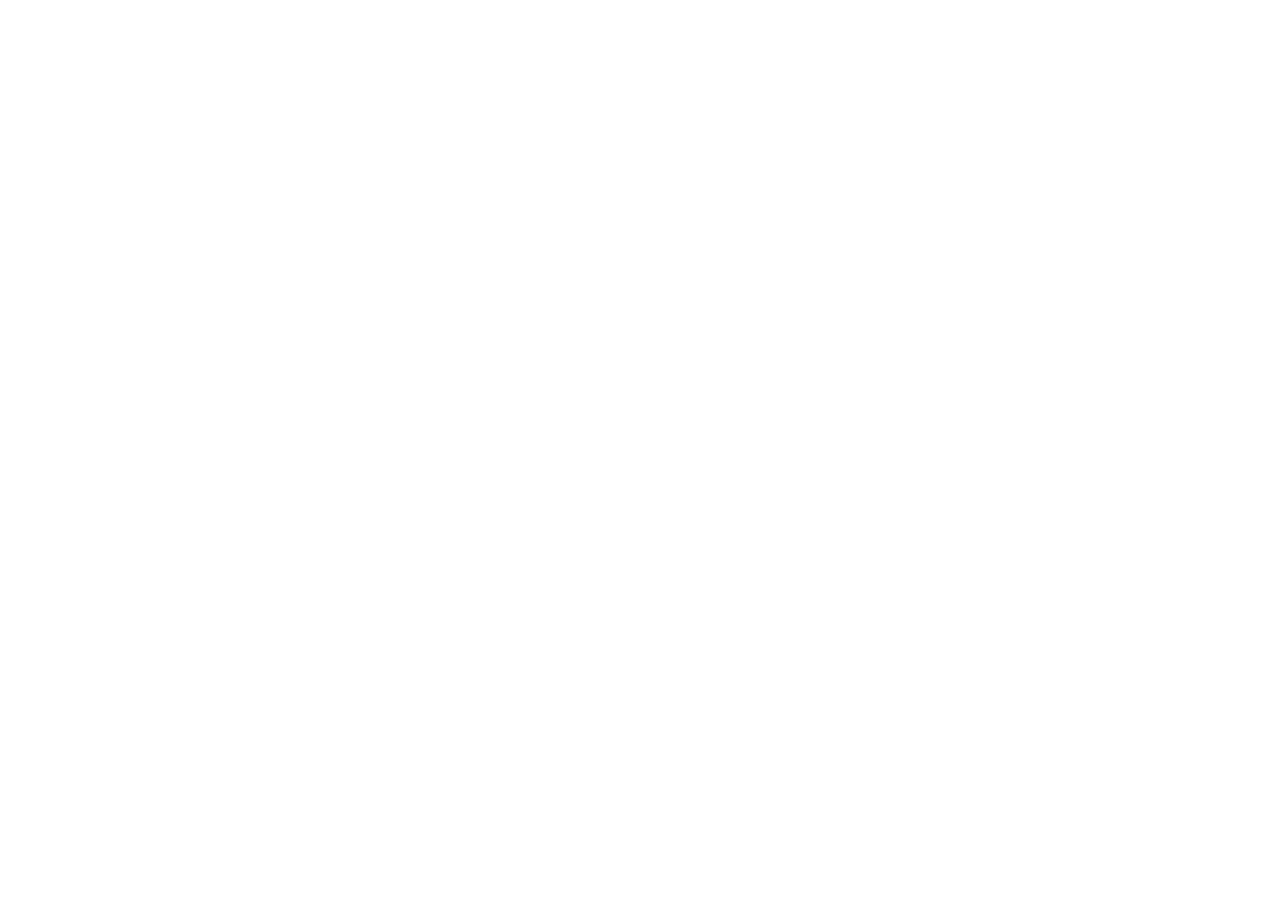
==== index.html @ 20e362c2 "feat: Cración de archivos principales" ====
<!DOCTYPE html>
<html lang="es">
<head>
  <meta charset="UTF-8" />
  <meta name="viewport" content="width=device-width, initial-scale=1.0" />
  <title>Aura Hotel Boutique — Tu lugar de descanso</title>
  <link rel="preconnect" href="https://fonts.googleapis.com" />
  <link rel="preconnect" href="https://fonts.gstatic.com" crossorigin />
  <link href="https://fonts.googleapis.com/css2?family=Poppins:ital,wght@0,300;0,400;0,600;0,700;1,300;1,400&family=Roboto:wght@300;400;500&display=swap" rel="stylesheet" />
  <link rel="stylesheet" href="https://cdnjs.cloudflare.com/ajax/libs/font-awesome/6.5.1/css/all.min.css" />
</head>
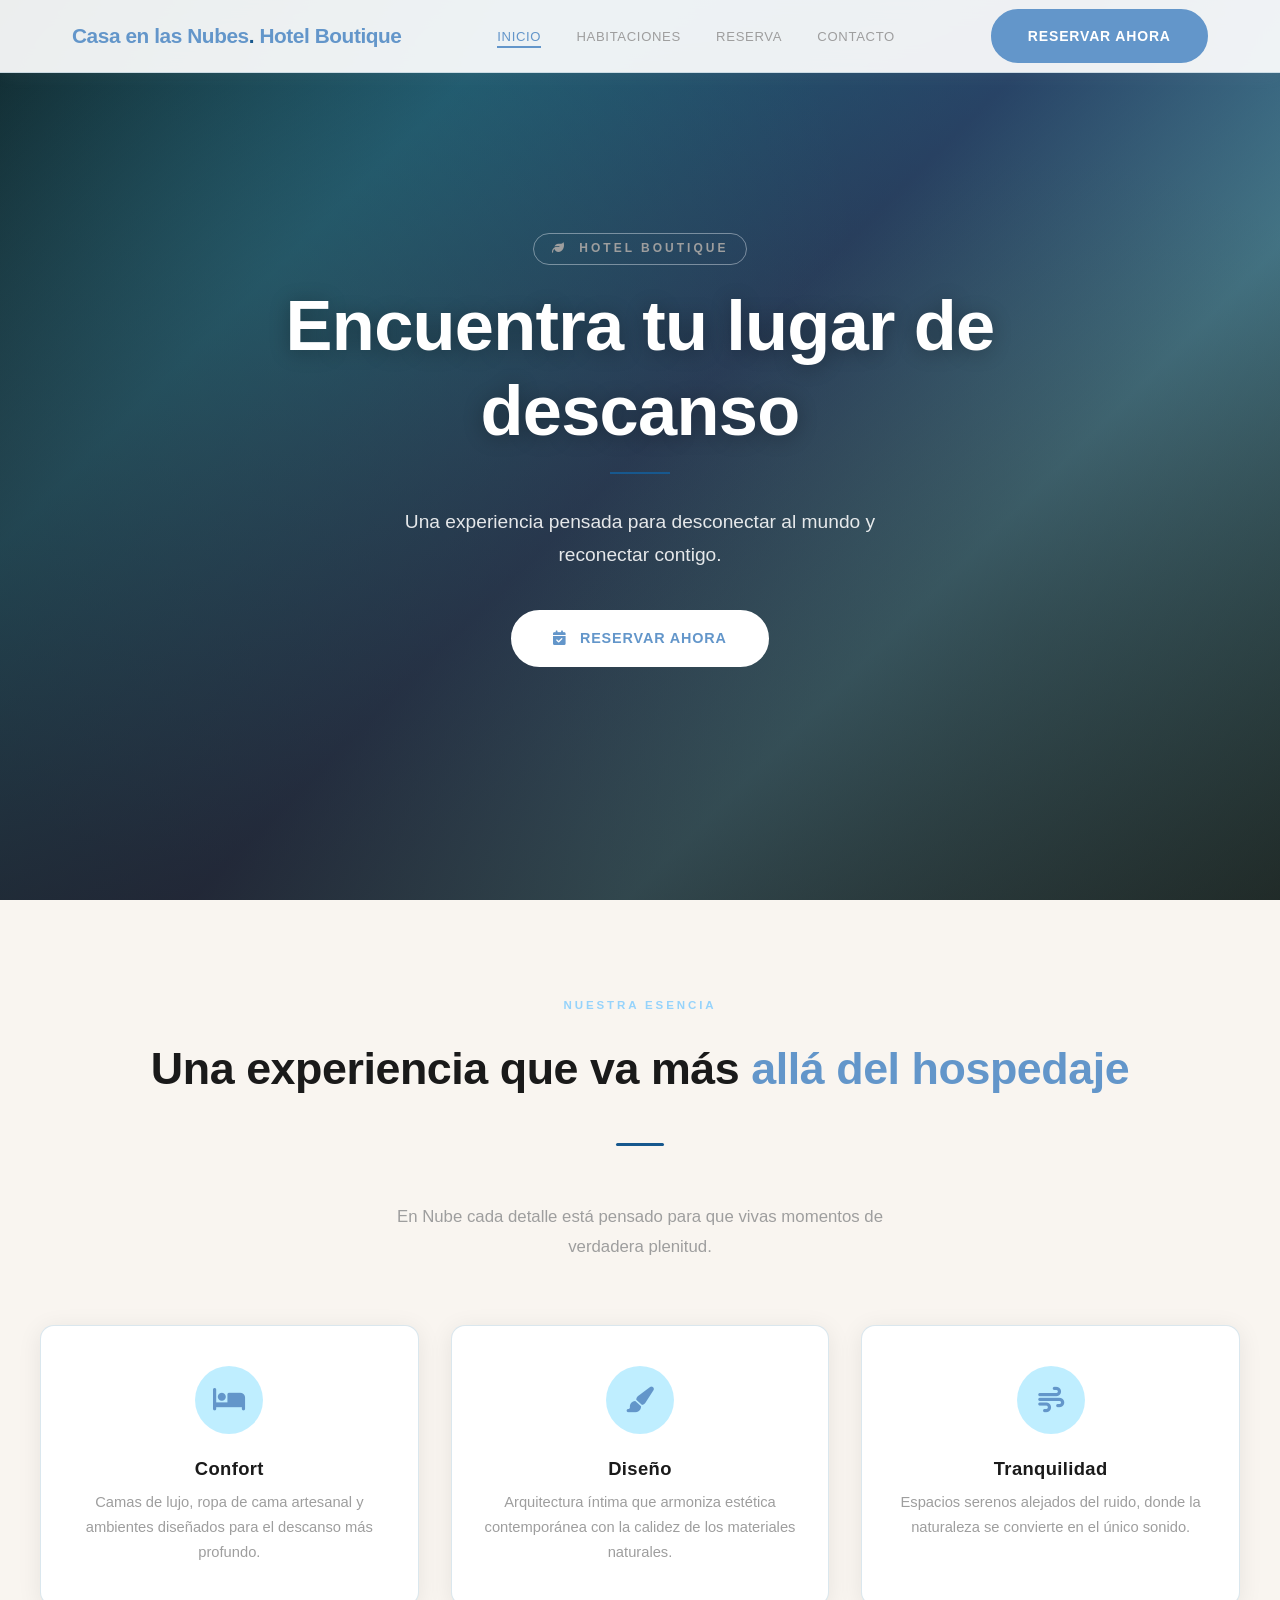
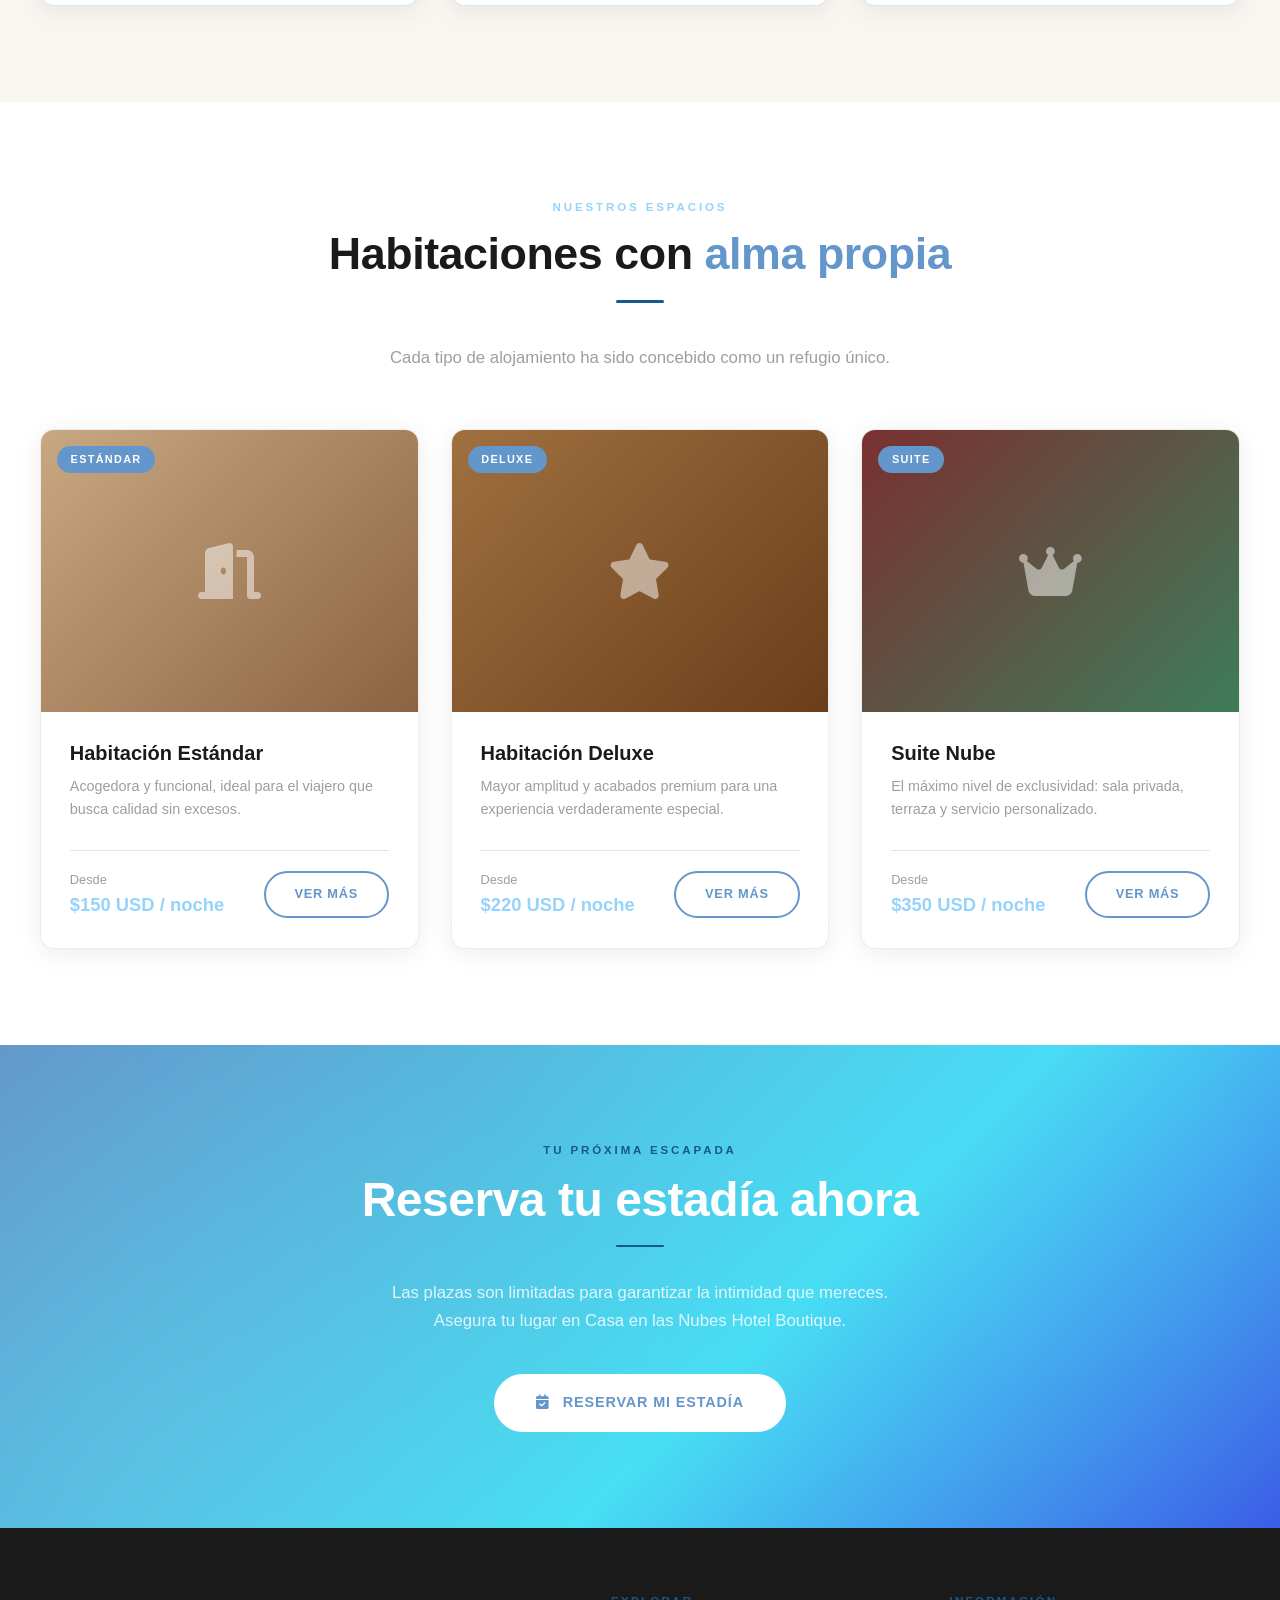
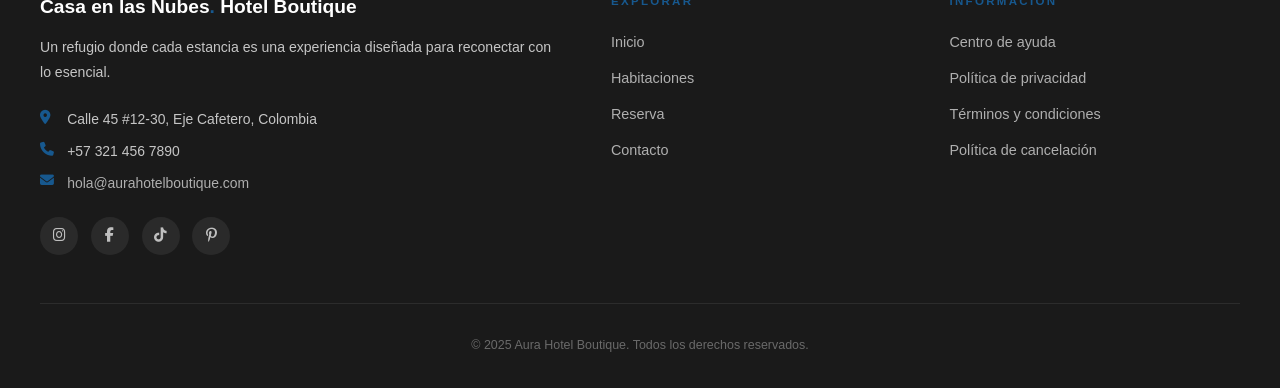
==== commit 3a92a746: "Fix: Cambios en el home de estructura" ====
--- a/index.html
+++ b/index.html
@@ -3,9 +3,345 @@
 <head>
   <meta charset="UTF-8" />
   <meta name="viewport" content="width=device-width, initial-scale=1.0" />
-  <title>Aura Hotel Boutique — Tu lugar de descanso</title>
+  <title>Hotel Casa en las Nubes — Tu lugar de descanso</title>
+  <link rel="stylesheet" href="style.css">
   <link rel="preconnect" href="https://fonts.googleapis.com" />
   <link rel="preconnect" href="https://fonts.gstatic.com" crossorigin />
   <link href="https://fonts.googleapis.com/css2?family=Poppins:ital,wght@0,300;0,400;0,600;0,700;1,300;1,400&family=Roboto:wght@300;400;500&display=swap" rel="stylesheet" />
   <link rel="stylesheet" href="https://cdnjs.cloudflare.com/ajax/libs/font-awesome/6.5.1/css/all.min.css" />
-</head>+</head>
+
+<body>
+     <!-- ============================================================
+       HEADER & NAVEGACIÓN
+  ============================================================ -->
+  <header>
+    <nav class="nav-inner" aria-label="Navegación principal">
+      <!-- Logo -->
+      <a href="index.html" class="logo">
+        Casa en las Nubes<span>.</span> Hotel Boutique
+      </a>
+ 
+      <!-- Menú desktop -->
+      <ul class="nav-links" role="list">
+        <li><a href="index.html" class="activo">Inicio</a></li>
+        <li><a href="habitaciones.html">Habitaciones</a></li>
+        <li><a href="reserva.html">Reserva</a></li>
+        <li><a href="contacto.html">Contacto</a></li>
+      </ul>
+ 
+      <!-- CTA desktop -->
+      <div class="nav-cta">
+        <a href="reserva.html" class="btn-primario">Reservar ahora</a>
+      </div>
+ 
+      <!-- Botón hamburguesa (mobile) -->
+      <button class="hamburger" id="hamburger" aria-label="Abrir menú" aria-expanded="false">
+        <span></span>
+        <span></span>
+        <span></span>
+      </button>
+    </nav>
+ 
+    <!-- Menú mobile desplegable -->
+    <nav class="nav-mobile" id="navMobile" aria-label="Menú móvil">
+      <a href="index.html">Inicio</a>
+      <a href="habitaciones.html">Habitaciones</a>
+      <a href="reserva.html">Reserva</a>
+      <a href="contacto.html">Contacto</a>
+      <a href="reserva.html" class="btn-primario">Reservar ahora</a>
+    </nav>
+  </header>
+ 
+ 
+  <!-- ============================================================
+       MAIN
+  ============================================================ -->
+  <main>
+ 
+    <!-- =====================
+         HERO
+    ===================== -->
+    <section class="hero" aria-label="Portada">
+      <!-- Fondo (reemplazar src por imagen real del hotel) -->
+      <div class="hero-bg" role="img" aria-label="Vista del hotel boutique entre la naturaleza"></div>
+      <!-- Overlay de legibilidad -->
+      <div class="hero-overlay"></div>
+ 
+      <!-- Contenido -->
+      <div class="hero-content">
+        <span class="hero-eyebrow">
+          <i class="fa-solid fa-leaf" style="margin-right:.4rem;"></i>
+          Hotel Boutique
+        </span>
+        <h1 class="hero-titulo">Encuentra tu lugar de descanso</h1>
+        <div class="hero-divisor"></div>
+        <p class="hero-subtitulo">
+          Una experiencia pensada para desconectar al mundo y reconectar contigo.
+        </p>
+        <a href="reserva.html" class="btn-blanco">
+          <i class="fa-solid fa-calendar-check" style="margin-right:.5rem;"></i>
+          Reservar ahora
+        </a>
+      </div>
+    </section>
+ 
+ 
+    <!-- =====================
+         SECCIÓN EXPERIENCIA
+    ===================== -->
+    <section class="seccion" id="experiencia" aria-labelledby="exp-titulo">
+      <div class="seccion-inner">
+ 
+        <!-- Encabezado -->
+        <div class="experiencia-intro texto-centro">
+          <span class="seccion-eyebrow">Nuestra esencia</span>
+          <h2 class="seccion-titulo" id="exp-titulo">
+            Una experiencia que va más <span>allá del hospedaje</span>
+          </h2>
+          <div class="seccion-divisor"></div>
+          <p class="seccion-subtitulo">
+            En Nube cada detalle está pensado para que vivas momentos de verdadera plenitud.
+          </p>
+        </div>
+ 
+        <!-- Tres pilares -->
+        <div class="pilares-grid" style="margin-top:3.5rem;">
+ 
+          <!-- Confort -->
+          <article class="pilar-card">
+            <div class="pilar-icono">
+              <i class="fa-solid fa-bed"></i>
+            </div>
+            <h3 class="pilar-nombre">Confort</h3>
+            <p class="pilar-desc">
+              Camas de lujo, ropa de cama artesanal y ambientes diseñados para el descanso más profundo.
+            </p>
+          </article>
+ 
+          <!-- Diseño -->
+          <article class="pilar-card">
+            <div class="pilar-icono">
+              <i class="fa-solid fa-paintbrush"></i>
+            </div>
+            <h3 class="pilar-nombre">Diseño</h3>
+            <p class="pilar-desc">
+              Arquitectura íntima que armoniza estética contemporánea con la calidez de los materiales naturales.
+            </p>
+          </article>
+ 
+          <!-- Tranquilidad -->
+          <article class="pilar-card">
+            <div class="pilar-icono">
+              <i class="fa-solid fa-wind"></i>
+            </div>
+            <h3 class="pilar-nombre">Tranquilidad</h3>
+            <p class="pilar-desc">
+              Espacios serenos alejados del ruido, donde la naturaleza se convierte en el único sonido.
+            </p>
+          </article>
+ 
+        </div>
+      </div>
+    </section>
+ 
+ 
+    <!-- =====================
+         HABITACIONES (preview)
+    ===================== -->
+    <section class="seccion habitaciones-seccion" id="habitaciones" aria-labelledby="hab-titulo">
+      <div class="seccion-inner">
+ 
+        <!-- Encabezado -->
+        <div class="texto-centro">
+          <span class="seccion-eyebrow">Nuestros espacios</span>
+          <h2 class="seccion-titulo" id="hab-titulo">
+            Habitaciones con <span>alma propia</span>
+          </h2>
+          <div class="seccion-divisor"></div>
+          <p class="seccion-subtitulo">
+            Cada tipo de alojamiento ha sido concebido como un refugio único.
+          </p>
+        </div>
+ 
+        <!-- Tarjetas -->
+        <div class="habitaciones-grid">
+ 
+          <!-- Estándar -->
+          <article class="hab-card">
+            <div class="hab-imagen-wrap">
+              <div class="hab-imagen-placeholder"
+                   style="background:linear-gradient(135deg,#c8a882,#8b6340);">
+                <i class="fa-solid fa-door-open"></i>
+              </div>
+              <span class="hab-badge">Estándar</span>
+            </div>
+            <div class="hab-cuerpo">
+              <h3 class="hab-nombre">Habitación Estándar</h3>
+              <p class="hab-descripcion">Acogedora y funcional, ideal para el viajero que busca calidad sin excesos.</p>
+              <div class="hab-footer">
+                <div class="hab-precio">
+                  Desde
+                  <strong>$150 USD / noche</strong>
+                </div>
+                <a href="habitaciones.html" class="btn-secundario">Ver más</a>
+              </div>
+            </div>
+          </article>
+ 
+          <!-- Deluxe -->
+          <article class="hab-card">
+            <div class="hab-imagen-wrap">
+              <div class="hab-imagen-placeholder"
+                   style="background:linear-gradient(135deg,#a07040,#6b3e1a);">
+                <i class="fa-solid fa-star"></i>
+              </div>
+              <span class="hab-badge">Deluxe</span>
+            </div>
+            <div class="hab-cuerpo">
+              <h3 class="hab-nombre">Habitación Deluxe</h3>
+              <p class="hab-descripcion">Mayor amplitud y acabados premium para una experiencia verdaderamente especial.</p>
+              <div class="hab-footer">
+                <div class="hab-precio">
+                  Desde
+                  <strong>$220 USD / noche</strong>
+                </div>
+                <a href="habitaciones.html" class="btn-secundario">Ver más</a>
+              </div>
+            </div>
+          </article>
+ 
+          <!-- Suite -->
+          <article class="hab-card">
+            <div class="hab-imagen-wrap">
+              <div class="hab-imagen-placeholder"
+                   style="background:linear-gradient(135deg,#7a3030,#3E7C59);">
+                <i class="fa-solid fa-crown"></i>
+              </div>
+              <span class="hab-badge">Suite</span>
+            </div>
+            <div class="hab-cuerpo">
+              <h3 class="hab-nombre">Suite Nube</h3>
+              <p class="hab-descripcion">El máximo nivel de exclusividad: sala privada, terraza y servicio personalizado.</p>
+              <div class="hab-footer">
+                <div class="hab-precio">
+                  Desde
+                  <strong>$350 USD / noche</strong>
+                </div>
+                <a href="habitaciones.html" class="btn-secundario">Ver más</a>
+              </div>
+            </div>
+          </article>
+ 
+        </div>
+      </div>
+    </section>
+ 
+ 
+    <!-- =====================
+         LLAMADO A LA ACCIÓN
+    ===================== -->
+    <section class="seccion cta-seccion" id="cta" aria-label="Llamado a la acción">
+      <div class="cta-inner">
+        <span class="seccion-eyebrow" style="color:var(--color-secundario);">Tu próxima escapada</span>
+        <h2 class="cta-titulo">Reserva tu estadía ahora</h2>
+        <div class="cta-divisor"></div>
+        <p class="cta-subtitulo">
+          Las plazas son limitadas para garantizar la intimidad que mereces.<br/>
+          Asegura tu lugar en Casa en las Nubes Hotel Boutique.
+        </p>
+        <a href="reserva.html" class="btn-blanco">
+          <i class="fa-solid fa-calendar-check" style="margin-right:.5rem;"></i>
+          Reservar mi estadía
+        </a>
+      </div>
+    </section>
+ 
+  </main>
+ 
+ 
+  <!-- ============================================================
+       FOOTER
+  ============================================================ -->
+  <footer>
+    <div class="footer-inner">
+ 
+      <!-- Grid de columnas -->
+      <div class="footer-grid">
+ 
+        <!-- Columna 1: Marca + contacto -->
+        <div>
+          <p class="footer-logo">Casa en las Nubes<span>.</span> Hotel Boutique</p>
+          <p class="footer-desc">
+            Un refugio donde cada estancia es una experiencia diseñada para reconectar con lo esencial.
+          </p>
+          <div class="footer-contacto">
+            <div class="footer-contacto-item">
+              <i class="fa-solid fa-location-dot"></i>
+              <span>Calle 45 #12-30, Eje Cafetero, Colombia</span>
+            </div>
+            <div class="footer-contacto-item">
+              <i class="fa-solid fa-phone"></i>
+              <span>+57 321 456 7890</span>
+            </div>
+            <div class="footer-contacto-item">
+              <i class="fa-solid fa-envelope"></i>
+              <a href="contacto.html" style="color:rgba(255,255,255,.65);transition:color .22s;"
+                 onmouseover="this.style.color='#fff'"
+                 onmouseout="this.style.color='rgba(255,255,255,.65)'">
+                hola@aurahotelboutique.com
+              </a>
+            </div>
+          </div>
+          <!-- Redes sociales -->
+          <div class="footer-redes" aria-label="Redes sociales">
+            <a href="#" class="footer-red" aria-label="Instagram">
+              <i class="fa-brands fa-instagram"></i>
+            </a>
+            <a href="#" class="footer-red" aria-label="Facebook">
+              <i class="fa-brands fa-facebook-f"></i>
+            </a>
+            <a href="#" class="footer-red" aria-label="TikTok">
+              <i class="fa-brands fa-tiktok"></i>
+            </a>
+            <a href="#" class="footer-red" aria-label="Pinterest">
+              <i class="fa-brands fa-pinterest-p"></i>
+            </a>
+          </div>
+        </div>
+ 
+        <!-- Columna 2: Explorar -->
+        <div>
+          <p class="footer-nav-titulo">Explorar</p>
+          <ul class="footer-nav-lista" role="list">
+            <li><a href="index.html">Inicio</a></li>
+            <li><a href="habitaciones.html">Habitaciones</a></li>
+            <li><a href="reserva.html">Reserva</a></li>
+            <li><a href="contacto.html">Contacto</a></li>
+          </ul>
+        </div>
+ 
+        <!-- Columna 3: Soporte & legal -->
+        <div>
+          <p class="footer-nav-titulo">Información</p>
+          <ul class="footer-nav-lista" role="list">
+            <li><a href="contacto.html">Centro de ayuda</a></li>
+            <li><a href="#">Política de privacidad</a></li>
+            <li><a href="#">Términos y condiciones</a></li>
+            <li><a href="#">Política de cancelación</a></li>
+          </ul>
+        </div>
+ 
+      </div>
+ 
+      <!-- Barra de copyright -->
+      <div class="footer-barra">
+        <p class="footer-copy">
+          &copy; 2025 Aura Hotel Boutique. Todos los derechos reservados.
+        </p>
+      </div>
+ 
+    </div>
+  </footer>
+</body>
+</html>
--- a/style.css
+++ b/style.css
@@ -0,0 +1,770 @@
+/* ============================================================
+    VARIABLES Y RESET
+============================================================ */
+:root {
+    --color-principal:  #6396ca;
+    --color-secundario: #17588e;
+    --color-fondo:      #F9F5F0;
+    --color-texto:      #1A1A1A;
+    --color-acento:     #96d3fb;
+ 
+    /* Derivados útiles */
+    --color-principal-light: rgba(0, 187, 255, 0.251);
+    --color-principal-mid:   rgba(68, 128, 193, 0.205);
+    --color-texto-suave:     #9e9e9e;
+    --color-borde:           rgba(8, 92, 142, 0.15);
+    --color-blanco:          #FFFFFF;
+    --sombra-suave:          0 4px 24px rgba(26, 26, 26, 0.08);
+    --sombra-card:           0 8px 32px rgba(26, 26, 26, 0.10);
+    --radius-card:           14px;
+    --radius-btn:            50px;
+    --font-titulo:           'Poppins', sans-serif;
+    --font-texto:            'Roboto', sans-serif;
+    --transition:            all 0.28s ease;
+}
+
+*, *::before, *::after {
+    box-sizing: border-box;
+    margin: 0;
+    padding: 0;
+}
+ 
+html { 
+    scroll-behavior: smooth; 
+}
+ 
+body {
+    font-family: var(--font-texto);
+    background-color: var(--color-fondo);
+    color: var(--color-texto);
+    line-height: 1.6;
+    -webkit-font-smoothing: antialiased;
+}
+ 
+img { 
+    display: block;
+    width: 100%; 
+    object-fit: cover; 
+}
+
+a  { 
+    text-decoration: none; 
+    color: inherit; 
+}
+ 
+/* ============================================================
+    TIPOGRAFÍA BASE
+============================================================ */
+h1, h2, h3, h4 {
+    font-family: var(--font-titulo);
+    line-height: 1.2;
+}
+ 
+/* ============================================================
+    BOTONES
+============================================================ */
+.btn-primario {
+    display: inline-block;
+    background-color: var(--color-principal);
+    color: var(--color-blanco);
+    font-family: var(--font-titulo);
+    font-weight: 600;
+    font-size: 0.875rem;
+    letter-spacing: 0.06em;
+    text-transform: uppercase;
+    padding: 0.85rem 2.2rem;
+    border-radius: var(--radius-btn);
+    border: 2px solid var(--color-principal);
+    cursor: pointer;
+    transition: var(--transition);
+}
+
+.btn-primario:hover {
+    background-color: transparent;
+    color: var(--color-principal);
+}
+ 
+.btn-secundario {
+    display: inline-block;
+    background-color: transparent;
+    color: var(--color-principal);
+    font-family: var(--font-titulo);
+    font-weight: 600;
+    font-size: 0.8rem;
+    letter-spacing: 0.06em;
+    text-transform: uppercase;
+    padding: 0.72rem 1.8rem;
+    border-radius: var(--radius-btn);
+    border: 2px solid var(--color-principal);
+    cursor: pointer;
+    transition: var(--transition);
+}
+
+.btn-secundario:hover {
+    background-color: var(--color-principal);
+    color: var(--color-blanco);
+}
+ 
+.btn-blanco {
+    display: inline-block;
+    background-color: var(--color-blanco);
+    color: var(--color-principal);
+    font-family: var(--font-titulo);
+    font-weight: 700;
+    font-size: 0.9rem;
+    letter-spacing: 0.06em;
+    text-transform: uppercase;
+    padding: 0.95rem 2.5rem;
+    border-radius: var(--radius-btn);
+    border: 2px solid var(--color-blanco);
+    cursor: pointer;
+    transition: var(--transition);
+}
+
+.btn-blanco:hover {
+    background-color: transparent;
+    color: var(--color-blanco);
+}
+ 
+/* ============================================================
+    HEADER / NAVEGACIÓN
+============================================================ */
+header {
+    position: fixed;
+    top: 0;
+    left: 0;
+    width: 100%;
+    z-index: 100;
+    background: rgba(255, 255, 255, 0.92);
+    backdrop-filter: blur(12px);
+    -webkit-backdrop-filter: blur(12px);
+    border-bottom: 1px solid var(--color-borde);
+    box-shadow: 0 2px 18px rgba(223, 224, 224, 0.06);
+}
+ 
+.nav-inner {
+    max-width: 1200px;
+    margin: 0 auto;
+    padding: 0 2rem;
+    height: 72px;
+    display: flex;
+    align-items: center;
+    justify-content: space-between;
+    gap: 1rem;
+}
+ 
+    /* Logo */
+    .logo {
+      font-family: var(--font-titulo);
+      font-weight: 700;
+      font-size: 1.3rem;
+      color: var(--color-principal);
+      letter-spacing: -0.02em;
+      white-space: nowrap;
+      flex-shrink: 0;
+    }
+    .logo span {
+      color: var(--color-secundario);
+    }
+ 
+    /* Links de navegación */
+    .nav-links {
+      display: flex;
+      list-style: none;
+      gap: 2.2rem;
+      align-items: center;
+    }
+ 
+    .nav-links a {
+      font-family: var(--font-titulo);
+      font-size: 0.82rem;
+      font-weight: 500;
+      letter-spacing: 0.05em;
+      text-transform: uppercase;
+      color: var(--color-texto-suave);
+      transition: var(--transition);
+      position: relative;
+      padding-bottom: 2px;
+    }
+    .nav-links a::after {
+      content: '';
+      position: absolute;
+      bottom: -2px;
+      left: 0;
+      width: 0;
+      height: 2px;
+      background: var(--color-principal);
+      transition: width 0.25s ease;
+    }
+    .nav-links a:hover,
+    .nav-links a.activo {
+      color: var(--color-principal);
+    }
+    .nav-links a:hover::after,
+    .nav-links a.activo::after {
+      width: 100%;
+    }
+ 
+    /* Botón CTA del nav */
+    .nav-cta {
+      flex-shrink: 0;
+    }
+ 
+    /* Hamburger mobile */
+    .hamburger {
+      display: none;
+      flex-direction: column;
+      gap: 5px;
+      background: none;
+      border: none;
+      cursor: pointer;
+      padding: 4px;
+    }
+    .hamburger span {
+      display: block;
+      width: 26px;
+      height: 2px;
+      background: var(--color-principal);
+      border-radius: 2px;
+      transition: var(--transition);
+    }
+ 
+    /* Menú mobile */
+    .nav-mobile {
+      display: none;
+      position: fixed;
+      top: 72px;
+      left: 0;
+      width: 100%;
+      background: var(--color-blanco);
+      border-bottom: 1px solid var(--color-borde);
+      padding: 1.5rem 2rem 2rem;
+      z-index: 99;
+      flex-direction: column;
+      gap: 1rem;
+      box-shadow: var(--sombra-card);
+    }
+    .nav-mobile.abierto {
+      display: flex;
+    }
+    .nav-mobile a {
+      font-family: var(--font-titulo);
+      font-size: 1rem;
+      font-weight: 500;
+      color: var(--color-texto);
+      padding: 0.5rem 0;
+      border-bottom: 1px solid var(--color-principal-light);
+    }
+    .nav-mobile .btn-primario {
+      margin-top: 0.5rem;
+      text-align: center;
+      width: 100%;
+    }
+ 
+    /* ============================================================
+       HERO
+    ============================================================ */
+    .hero {
+      position: relative;
+      height: 100vh;
+      min-height: 620px;
+      display: flex;
+      align-items: center;
+      justify-content: center;
+      overflow: hidden;
+    }
+ 
+    /* Fondo con gradiente cálido en lugar de imagen externa */
+    .hero-bg {
+      position: absolute;
+      inset: 0;
+      background:
+        linear-gradient(135deg,
+          #0e272c 0%,
+          #328fb4 25%,
+          #416dab 50%,
+          #76d5f7 70%,
+          #3e797c 100%);
+    }
+ 
+    /* Patrón decorativo sutil encima del fondo */
+    .hero-bg::before {
+      content: '';
+      position: absolute;
+      inset: 0;
+      background-image:
+        radial-gradient(circle at 20% 30%, rgba(88, 211, 233, 0.25) 0%, transparent 50%),
+        radial-gradient(circle at 80% 70%, rgba(62, 115, 124, 0.2) 0%, transparent 40%);
+    }
+ 
+    /* Overlay oscuro para legibilidad del texto */
+    .hero-overlay {
+      position: absolute;
+      inset: 0;
+      background: linear-gradient(
+        to bottom,
+        rgba(5, 18, 20, 0.42) 0%,
+        rgba(20, 10, 5, 0.55) 50%,
+        rgba(20, 10, 5, 0.70) 100%
+      );
+    }
+ 
+    /* Contenido del hero */
+    .hero-content {
+      position: relative;
+      z-index: 2;
+      text-align: center;
+      max-width: 780px;
+      padding: 0 1.5rem;
+    }
+ 
+    .hero-eyebrow {
+      display: inline-block;
+      font-family: var(--font-titulo);
+      font-size: 0.75rem;
+      font-weight: 600;
+      letter-spacing: 0.25em;
+      text-transform: uppercase;
+      color: var(--color-texto-suave);
+      margin-bottom: 1.2rem;
+      border: 1px solid rgba(248, 250, 255, 0.4);
+      padding: 0.35rem 1.1rem;
+      border-radius: var(--radius-btn);
+    }
+ 
+    .hero-titulo {
+      font-size: clamp(2.4rem, 6vw, 4.4rem);
+      font-weight: 700;
+      color: var(--color-blanco);
+      margin-bottom: 1.2rem;
+      text-shadow: 0 2px 20px rgba(0,0,0,0.3);
+      letter-spacing: -0.01em;
+    }
+ 
+    .hero-subtitulo {
+      font-family: var(--font-texto);
+      font-size: clamp(1rem, 2.2vw, 1.2rem);
+      font-weight: 300;
+      color: rgba(255, 255, 255, 0.88);
+      margin-bottom: 2.4rem;
+      line-height: 1.7;
+      max-width: 560px;
+      margin-left: auto;
+      margin-right: auto;
+    }
+ 
+    /* Separador decorativo en el hero */
+    .hero-divisor {
+      width: 60px;
+      height: 2px;
+      background: var(--color-secundario);
+      margin: 0 auto 2rem;
+    }
+ 
+    /* ============================================================
+       SECCIÓN WRAPPER (espaciado compartido)
+    ============================================================ */
+    .seccion {
+      padding: 6rem 1.5rem;
+    }
+    .seccion-inner {
+      max-width: 1200px;
+      margin: 0 auto;
+    }
+ 
+    /* Encabezado de sección reutilizable */
+    .seccion-eyebrow {
+      display: block;
+      font-family: var(--font-titulo);
+      font-size: 0.72rem;
+      font-weight: 600;
+      letter-spacing: 0.25em;
+      text-transform: uppercase;
+      color: var(--color-acento);
+      margin-bottom: 0.7rem;
+    }
+    .seccion-titulo {
+      font-size: clamp(1.8rem, 4vw, 2.8rem);
+      font-weight: 700;
+      color: var(--color-texto);
+      margin-bottom: 0.8rem;
+      letter-spacing: -0.01em;
+    }
+    .seccion-titulo span { color: var(--color-principal); }
+    .seccion-subtitulo {
+      font-size: 1.05rem;
+      color: var(--color-texto-suave);
+      max-width: 560px;
+      line-height: 1.75;
+    }
+    .seccion-divisor {
+      width: 48px;
+      height: 3px;
+      background: var(--color-secundario);
+      border-radius: 2px;
+      margin: 1.2rem 0 2.5rem;
+    }
+ 
+    /* Centrado */
+    .texto-centro { text-align: center; }
+    .texto-centro .seccion-subtitulo,
+    .texto-centro .seccion-divisor { margin-left: auto; margin-right: auto; }
+ 
+    /* ============================================================
+       SECCIÓN EXPERIENCIA
+    ============================================================ */
+    .experiencia-intro {
+      display: grid;
+      grid-template-columns: 1fr;
+      gap: 1rem;
+      margin-bottom: 4rem;
+    }
+ 
+    /* Tres columnas de pilares */
+    .pilares-grid {
+      display: grid;
+      grid-template-columns: repeat(auto-fit, minmax(240px, 1fr));
+      gap: 2rem;
+    }
+ 
+    .pilar-card {
+      background: var(--color-blanco);
+      border-radius: var(--radius-card);
+      padding: 2.5rem 2rem;
+      text-align: center;
+      border: 1px solid var(--color-borde);
+      box-shadow: var(--sombra-suave);
+      transition: transform 0.3s ease, box-shadow 0.3s ease;
+    }
+    .pilar-card:hover {
+      transform: translateY(-6px);
+      box-shadow: var(--sombra-card);
+    }
+ 
+    .pilar-icono {
+      width: 68px;
+      height: 68px;
+      background: var(--color-principal-light);
+      border-radius: 50%;
+      display: flex;
+      align-items: center;
+      justify-content: center;
+      margin: 0 auto 1.5rem;
+      transition: background 0.3s ease;
+    }
+    .pilar-card:hover .pilar-icono {
+      background: var(--color-principal-mid);
+    }
+    .pilar-icono i {
+      font-size: 1.6rem;
+      color: var(--color-principal);
+    }
+    .pilar-nombre {
+      font-size: 1.15rem;
+      font-weight: 700;
+      color: var(--color-texto);
+      margin-bottom: 0.6rem;
+      letter-spacing: 0.02em;
+    }
+    .pilar-desc {
+      font-size: 0.92rem;
+      color: var(--color-texto-suave);
+      line-height: 1.7;
+    }
+ 
+    /* ============================================================
+       SECCIÓN HABITACIONES (preview)
+    ============================================================ */
+    .habitaciones-seccion {
+      background: var(--color-blanco);
+    }
+ 
+    .habitaciones-grid {
+      display: grid;
+      grid-template-columns: repeat(auto-fit, minmax(290px, 1fr));
+      gap: 2rem;
+      margin-top: 3.5rem;
+    }
+ 
+    /* Tarjeta de habitación */
+    .hab-card {
+      background: var(--color-blanco);
+      border-radius: var(--radius-card);
+      overflow: hidden;
+      border: 1px solid rgba(26, 26, 26, 0.08);
+      box-shadow: var(--sombra-suave);
+      display: flex;
+      flex-direction: column;
+      transition: transform 0.32s ease, box-shadow 0.32s ease;
+    }
+    .hab-card:hover {
+      transform: translateY(-8px);
+      box-shadow: 0 16px 40px rgba(26, 26, 26, 0.14);
+    }
+ 
+    .hab-imagen-wrap {
+      position: relative;
+      aspect-ratio: 4 / 3;
+      overflow: hidden;
+    }
+    .hab-imagen-placeholder {
+      width: 100%;
+      height: 100%;
+      background: linear-gradient(135deg, #c8a882 0%, #a07850 50%, #7a5a35 100%);
+      display: flex;
+      align-items: center;
+      justify-content: center;
+      font-size: 3.5rem;
+      color: rgba(255,255,255,0.5);
+      transition: transform 0.5s ease;
+    }
+    .hab-card:hover .hab-imagen-placeholder {
+      transform: scale(1.04);
+    }
+ 
+    /* Badge de tipo */
+    .hab-badge {
+      position: absolute;
+      top: 1rem;
+      left: 1rem;
+      background: var(--color-principal);
+      color: var(--color-blanco);
+      font-family: var(--font-titulo);
+      font-size: 0.68rem;
+      font-weight: 700;
+      letter-spacing: 0.12em;
+      text-transform: uppercase;
+      padding: 0.3rem 0.85rem;
+      border-radius: 30px;
+    }
+ 
+    .hab-cuerpo {
+      padding: 1.8rem;
+      flex: 1;
+      display: flex;
+      flex-direction: column;
+      gap: 0.6rem;
+    }
+    .hab-nombre {
+      font-size: 1.25rem;
+      font-weight: 700;
+      color: var(--color-texto);
+    }
+    .hab-descripcion {
+      font-size: 0.9rem;
+      color: var(--color-texto-suave);
+      line-height: 1.6;
+      flex: 1;
+    }
+    .hab-footer {
+      display: flex;
+      align-items: center;
+      justify-content: space-between;
+      margin-top: 1.2rem;
+      padding-top: 1.2rem;
+      border-top: 1px solid var(--color-borde);
+    }
+    .hab-precio {
+      font-family: var(--font-titulo);
+      font-size: 0.8rem;
+      color: var(--color-texto-suave);
+    }
+    .hab-precio strong {
+      display: block;
+      font-size: 1.15rem;
+      color: var(--color-acento);
+      font-weight: 700;
+    }
+ 
+    /* ============================================================
+       SECCIÓN LLAMADO A LA ACCIÓN (CTA)
+    ============================================================ */
+    .cta-seccion {
+      background: linear-gradient(
+        135deg,
+        var(--color-principal) 0%,
+        #47dff3 60%,
+        #3b5ae6 100%
+      );
+      position: relative;
+      overflow: hidden;
+    }
+    .cta-seccion::before {
+      content: '';
+      position: absolute;
+      inset: 0;
+      background:
+        radial-gradient(circle at 80% 20%, rgba(87, 200, 252, 0.151) 0%, transparent 50%),
+        radial-gradient(circle at 10% 80%, rgba(122, 222, 249, 0.15) 0%, transparent 40%);
+      pointer-events: none;
+    }
+    .cta-inner {
+      position: relative;
+      z-index: 1;
+      text-align: center;
+      max-width: 680px;
+      margin: 0 auto;
+    }
+    .cta-titulo {
+      font-size: clamp(1.9rem, 4vw, 3rem);
+      font-weight: 700;
+      color: var(--color-blanco);
+      margin-bottom: 1rem;
+      letter-spacing: -0.01em;
+    }
+    .cta-subtitulo {
+      font-size: 1.05rem;
+      color: rgba(255, 255, 255, 0.82);
+      margin-bottom: 2.4rem;
+      line-height: 1.7;
+    }
+    .cta-divisor {
+      width: 48px;
+      height: 2px;
+      background: var(--color-secundario);
+      margin: 1rem auto 2rem;
+      border-radius: 2px;
+    }
+ 
+    /* ============================================================
+       FOOTER
+    ============================================================ */
+    footer {
+      background: var(--color-texto);
+      color: rgba(255, 255, 255, 0.75);
+      padding: 4rem 1.5rem 2rem;
+    }
+    .footer-inner {
+      max-width: 1200px;
+      margin: 0 auto;
+    }
+    .footer-grid {
+      display: grid;
+      grid-template-columns: 1.8fr 1fr 1fr;
+      gap: 3rem;
+      padding-bottom: 3rem;
+      border-bottom: 1px solid rgba(255,255,255,0.08);
+    }
+ 
+    /* Logo en footer */
+    .footer-logo {
+      font-family: var(--font-titulo);
+      font-size: 1.2rem;
+      font-weight: 700;
+      color: var(--color-blanco);
+      margin-bottom: 0.8rem;
+    }
+    .footer-logo span { color: var(--color-secundario); }
+ 
+    .footer-desc {
+      font-size: 0.88rem;
+      line-height: 1.75;
+      margin-bottom: 1.5rem;
+    }
+ 
+    /* Datos de contacto */
+    .footer-contacto {
+      display: flex;
+      flex-direction: column;
+      gap: 0.6rem;
+    }
+    .footer-contacto-item {
+      display: flex;
+      align-items: flex-start;
+      gap: 0.7rem;
+      font-size: 0.87rem;
+    }
+    .footer-contacto-item i {
+      color: var(--color-secundario);
+      margin-top: 0.15rem;
+      width: 16px;
+      flex-shrink: 0;
+    }
+ 
+    /* Redes sociales */
+    .footer-redes {
+      display: flex;
+      gap: 0.8rem;
+      margin-top: 1.4rem;
+    }
+    .footer-red {
+      width: 38px;
+      height: 38px;
+      background: rgba(255,255,255,0.07);
+      border-radius: 50%;
+      display: flex;
+      align-items: center;
+      justify-content: center;
+      color: rgba(255,255,255,0.7);
+      font-size: 0.9rem;
+      transition: background 0.25s ease, color 0.25s ease;
+    }
+    .footer-red:hover {
+      background: var(--color-principal);
+      color: var(--color-blanco);
+    }
+ 
+    /* Columnas de navegación en footer */
+    .footer-nav-titulo {
+      font-family: var(--font-titulo);
+      font-size: 0.72rem;
+      font-weight: 700;
+      letter-spacing: 0.2em;
+      text-transform: uppercase;
+      color: var(--color-secundario);
+      margin-bottom: 1.2rem;
+    }
+    .footer-nav-lista {
+      list-style: none;
+      display: flex;
+      flex-direction: column;
+      gap: 0.65rem;
+    }
+    .footer-nav-lista a {
+      font-size: 0.9rem;
+      color: rgba(255,255,255,0.65);
+      transition: color 0.22s ease;
+    }
+    .footer-nav-lista a:hover { color: var(--color-blanco); }
+ 
+    /* Barra inferior del footer */
+    .footer-barra {
+      display: flex;
+      flex-direction: column;
+      align-items: center;
+      gap: 0.5rem;
+      padding-top: 2rem;
+      text-align: center;
+    }
+    .footer-copy {
+      font-size: 0.78rem;
+      color: rgba(255,255,255,0.35);
+    }
+ 
+    /* ============================================================
+       RESPONSIVE — TABLETS Y MOBILE
+    ============================================================ */
+    @media (max-width: 900px) {
+      .footer-grid {
+        grid-template-columns: 1fr 1fr;
+      }
+    }
+ 
+    @media (max-width: 680px) {
+      /* Nav */
+      .nav-links,
+      .nav-cta { display: none; }
+      .hamburger { display: flex; }
+ 
+      /* Secciones */
+      .seccion { padding: 4rem 1.2rem; }
+ 
+      /* Hero */
+      .hero-titulo { font-size: 2.2rem; }
+ 
+      /* Footer */
+      .footer-grid {
+        grid-template-columns: 1fr;
+        gap: 2rem;
+      }
+    }
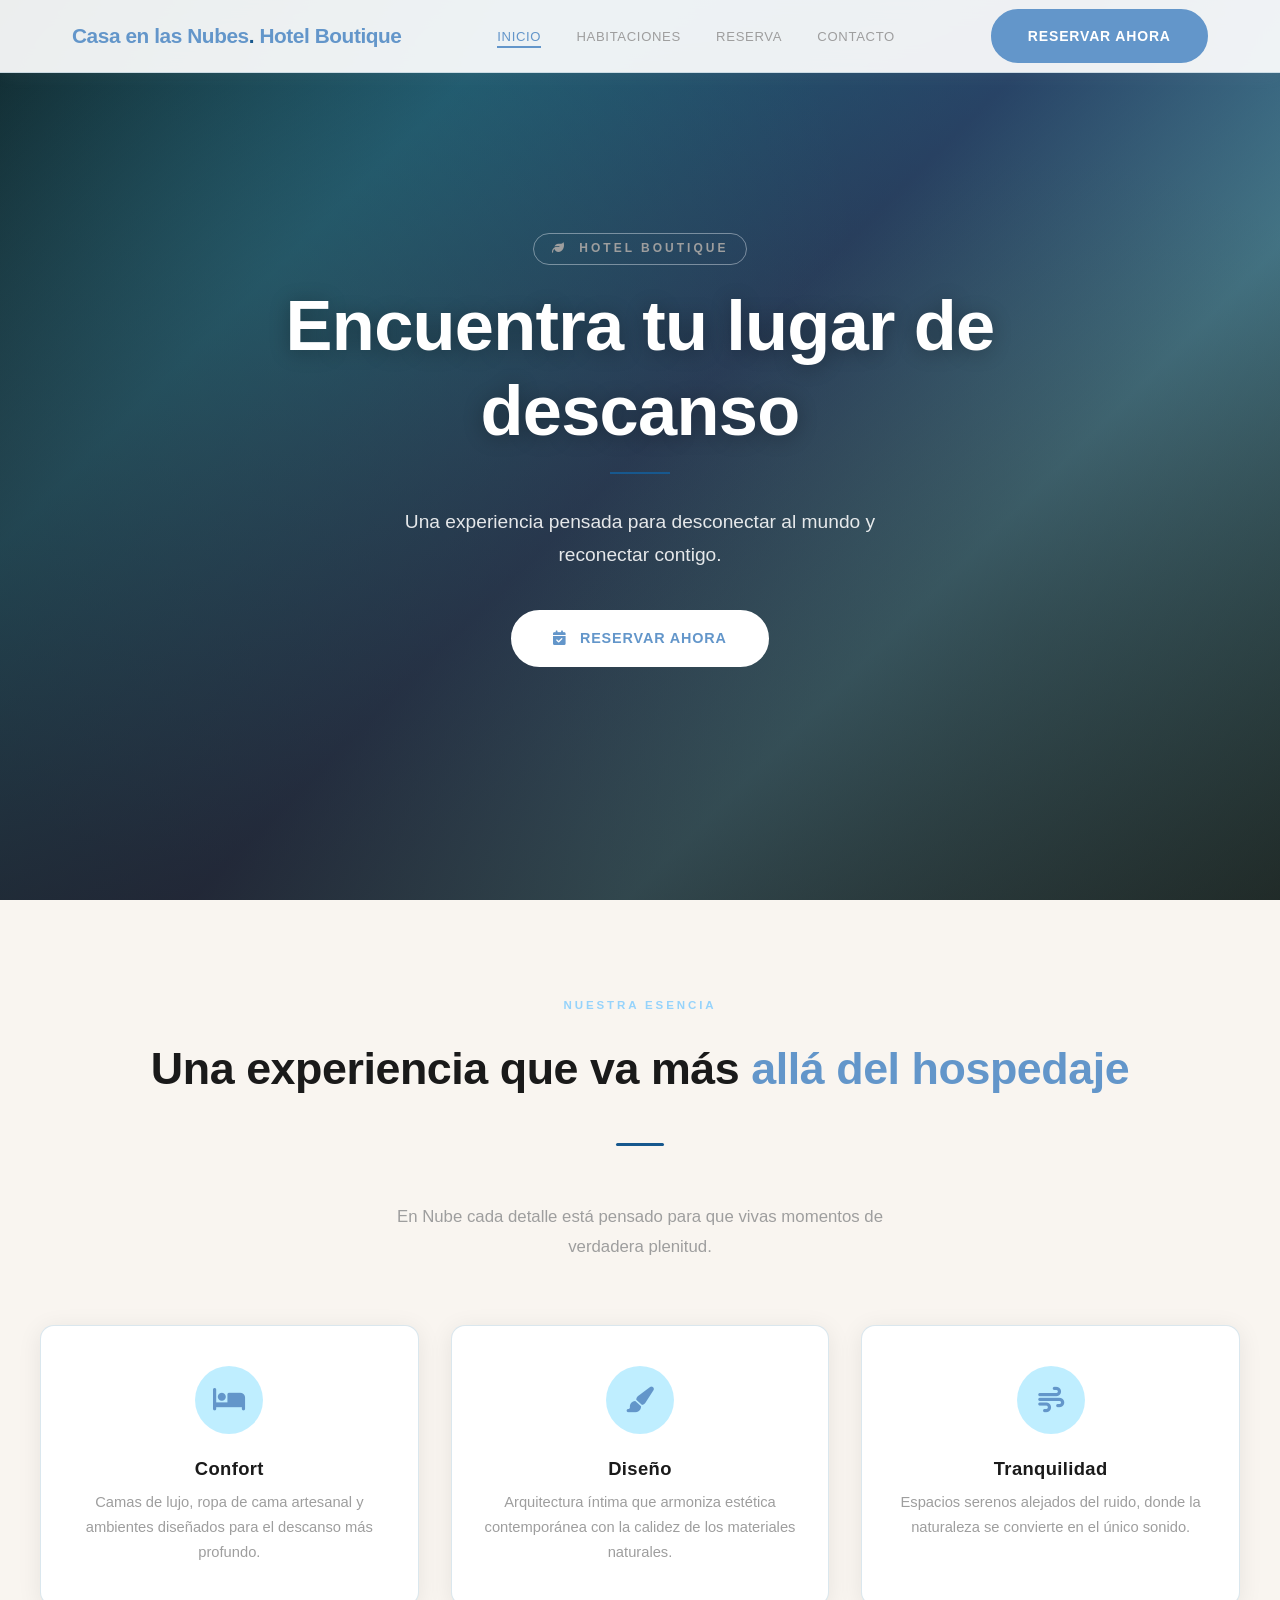
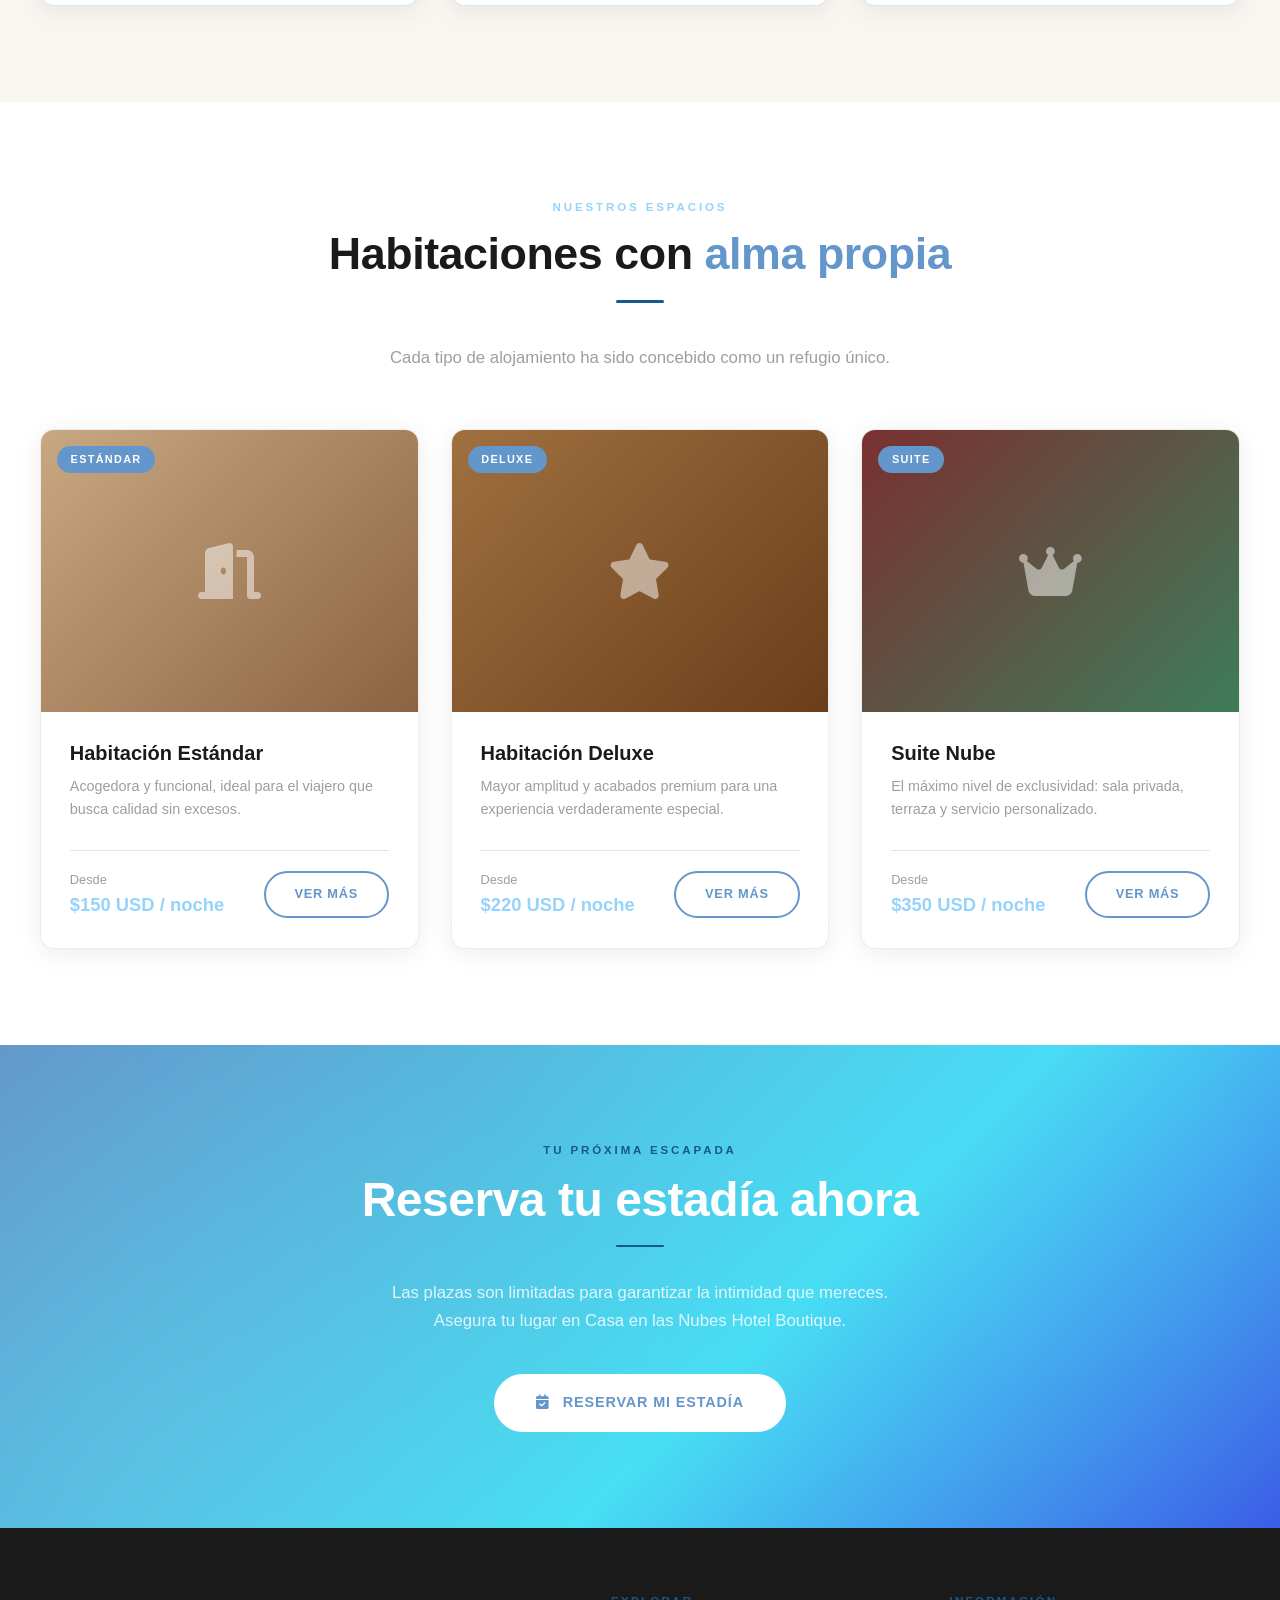
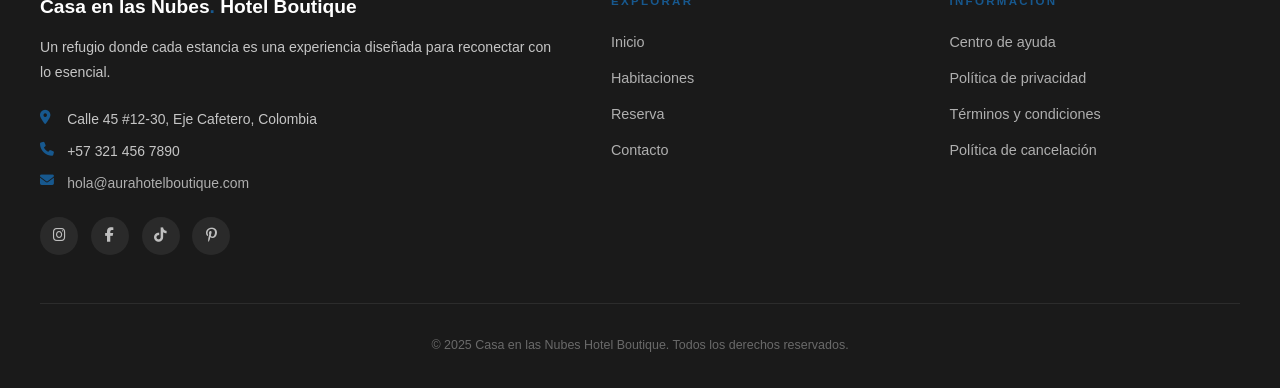
==== commit ee8e5b05: "fix: correccion nombres de archivos y elementos internos" ====
--- a/index.html
+++ b/index.html
@@ -25,8 +25,8 @@
       <!-- Menú desktop -->
       <ul class="nav-links" role="list">
         <li><a href="index.html" class="activo">Inicio</a></li>
-        <li><a href="habitaciones.html">Habitaciones</a></li>
-        <li><a href="reserva.html">Reserva</a></li>
+        <li><a href="servicios.html">Habitaciones</a></li>
+        <li><a href="reservas.html">Reserva</a></li>
         <li><a href="contacto.html">Contacto</a></li>
       </ul>
  
@@ -337,7 +337,7 @@
       <!-- Barra de copyright -->
       <div class="footer-barra">
         <p class="footer-copy">
-          &copy; 2025 Aura Hotel Boutique. Todos los derechos reservados.
+          &copy; 2025 Casa en las Nubes Hotel Boutique. Todos los derechos reservados.
         </p>
       </div>
  
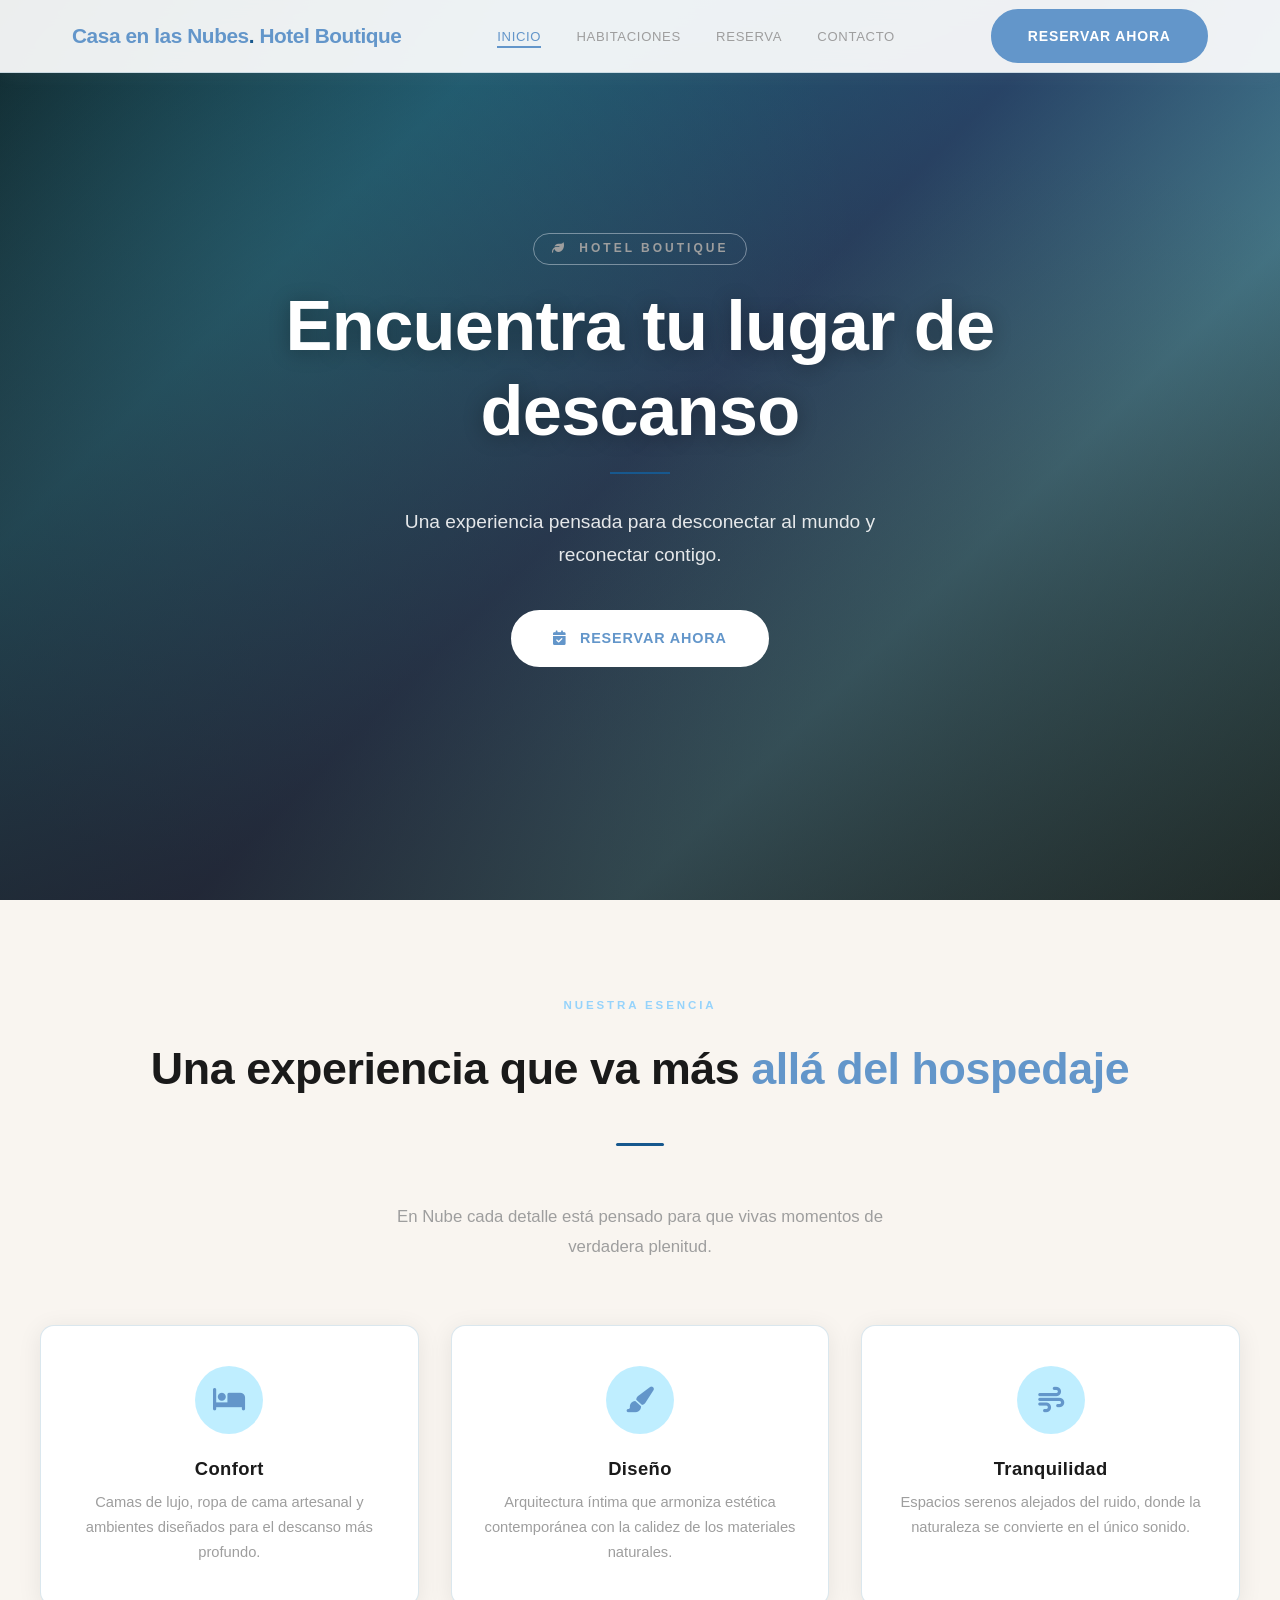
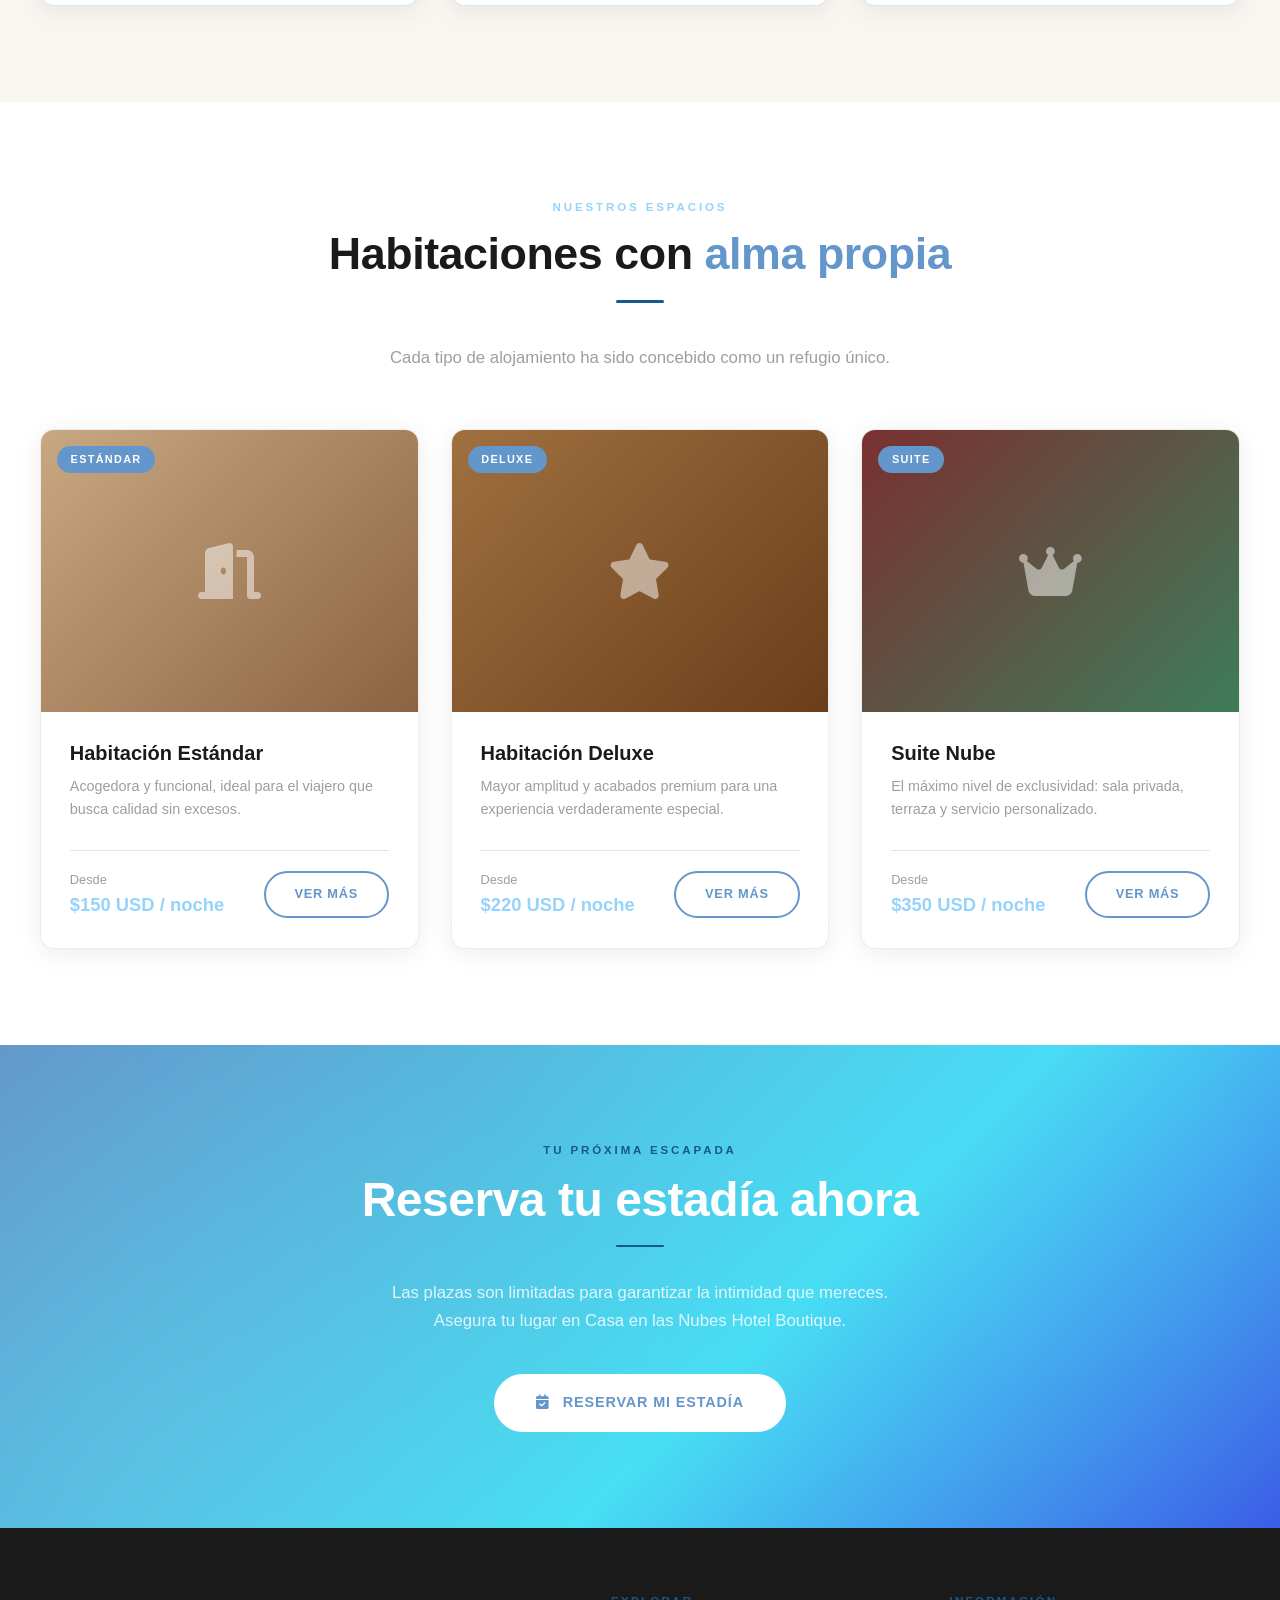
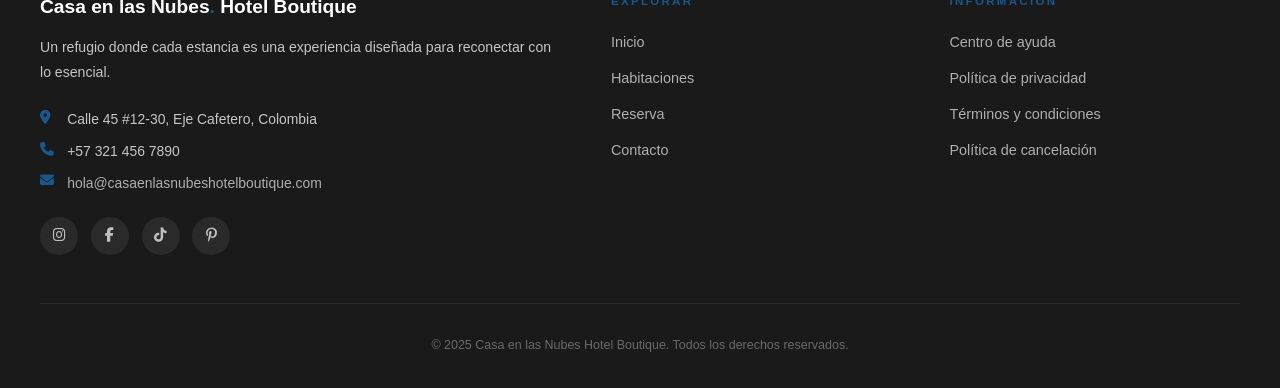
==== commit cff33104: "fix: Correccion de informacion general" ====
--- a/index.html
+++ b/index.html
@@ -289,7 +289,7 @@
               <a href="contacto.html" style="color:rgba(255,255,255,.65);transition:color .22s;"
                  onmouseover="this.style.color='#fff'"
                  onmouseout="this.style.color='rgba(255,255,255,.65)'">
-                hola@aurahotelboutique.com
+                hola@casaenlasnubeshotelboutique.com
               </a>
             </div>
           </div>
--- a/style.css
+++ b/style.css
@@ -767,4 +767,728 @@
         grid-template-columns: 1fr;
         gap: 2rem;
       }
-    }+    }
+
+/* ============================================================
+   PÁGINA DE HABITACIONES - TARJETAS DETALLADAS
+============================================================ */
+
+/* Hero específico para habitaciones */
+.hero-habitaciones {
+    min-height: 60vh;
+    height: auto;
+    padding: 8rem 0 4rem;
+}
+
+/* Grid de habitaciones completas */
+.habitaciones-grid-completo {
+    display: flex;
+    flex-direction: column;
+    gap: 4rem;
+    margin-top: 2rem;
+}
+
+/* Tarjeta detallada de habitación */
+.hab-card-detallada {
+    display: grid;
+    grid-template-columns: 1fr 1fr;
+    gap: 3rem;
+    background: var(--color-blanco);
+    border-radius: var(--radius-card);
+    overflow: hidden;
+    box-shadow: var(--sombra-card);
+    transition: transform 0.3s ease, box-shadow 0.3s ease;
+}
+
+.hab-card-detallada:hover {
+    transform: translateY(-4px);
+    box-shadow: 0 24px 48px rgba(26, 26, 26, 0.16);
+}
+
+.hab-card-detallada.reverse {
+    direction: rtl;
+}
+
+.hab-card-detallada.reverse .hab-contenido-detallado {
+    direction: ltr;
+}
+
+/* Imagen de habitación */
+.hab-imagen-detallada {
+    overflow: hidden;
+    min-height: 380px;
+}
+
+.hab-imagen-placeholder-grande {
+    width: 100%;
+    height: 100%;
+    min-height: 380px;
+    display: flex;
+    align-items: center;
+    justify-content: center;
+    font-size: 4rem;
+    color: rgba(255, 255, 255, 0.6);
+    transition: transform 0.5s ease;
+}
+
+.hab-card-detallada:hover .hab-imagen-placeholder-grande {
+    transform: scale(1.03);
+}
+
+/* Contenido de la habitación */
+.hab-contenido-detallado {
+    padding: 2.5rem 2rem 2.5rem 0;
+    display: flex;
+    flex-direction: column;
+    gap: 1.2rem;
+}
+
+.hab-card-detallada.reverse .hab-contenido-detallado {
+    padding: 2.5rem 0 2.5rem 2rem;
+}
+
+.hab-tipo {
+    display: inline-block;
+    font-family: var(--font-titulo);
+    font-size: 0.7rem;
+    font-weight: 600;
+    letter-spacing: 0.2em;
+    text-transform: uppercase;
+    color: var(--color-secundario);
+    background: var(--color-principal-light);
+    padding: 0.35rem 1rem;
+    border-radius: 30px;
+    width: fit-content;
+}
+
+.hab-titulo-detallado {
+    font-size: 1.8rem;
+    font-weight: 700;
+    color: var(--color-texto);
+    line-height: 1.3;
+}
+
+.hab-descripcion-detallada {
+    font-size: 0.95rem;
+    color: var(--color-texto-suave);
+    line-height: 1.7;
+}
+
+/* Características de la habitación */
+.hab-caracteristicas {
+    display: flex;
+    flex-wrap: wrap;
+    gap: 1rem;
+    margin: 0.5rem 0;
+}
+
+.caracteristica {
+    display: flex;
+    align-items: center;
+    gap: 0.5rem;
+    background: var(--color-fondo);
+    padding: 0.5rem 1rem;
+    border-radius: 40px;
+    font-size: 0.8rem;
+    font-weight: 500;
+    color: var(--color-texto);
+}
+
+.caracteristica i {
+    color: var(--color-principal);
+    font-size: 0.9rem;
+    width: 18px;
+}
+
+/* Precio detallado */
+.hab-precio-detallado {
+    margin: 0.5rem 0;
+}
+
+.hab-precio-detallado .precio-desde {
+    font-size: 0.75rem;
+    color: var(--color-texto-suave);
+    text-transform: uppercase;
+    letter-spacing: 0.1em;
+    display: inline-block;
+    margin-right: 0.5rem;
+}
+
+.hab-precio-detallado strong {
+    font-size: 2rem;
+    font-weight: 700;
+    color: var(--color-acento);
+}
+
+.hab-precio-detallado small {
+    font-size: 0.85rem;
+    font-weight: 400;
+    color: var(--color-texto-suave);
+}
+
+/* Botón en tarjeta detallada */
+.hab-contenido-detallado .btn-primario {
+    width: fit-content;
+    margin-top: 0.5rem;
+    padding: 0.8rem 2rem;
+}
+
+.hab-contenido-detallado .btn-primario i {
+    margin-right: 0.5rem;
+}
+
+/* ============================================================
+   SERVICIOS ESPECIALES (EXPERIENCIAS A MEDIDA)
+============================================================ */
+
+.servicios-especiales {
+    background: var(--color-fondo);
+    position: relative;
+}
+
+.servicios-grid {
+    display: grid;
+    grid-template-columns: repeat(auto-fit, minmax(260px, 1fr));
+    gap: 2rem;
+    margin: 3rem 0 2.5rem;
+}
+
+/* Tarjeta de servicio */
+.servicio-card {
+    background: var(--color-blanco);
+    border-radius: var(--radius-card);
+    padding: 2.5rem 2rem;
+    text-align: center;
+    transition: all 0.3s ease;
+    border: 1px solid rgba(99, 150, 202, 0.1);
+    box-shadow: var(--sombra-suave);
+    position: relative;
+    overflow: hidden;
+}
+
+.servicio-card::before {
+    content: '';
+    position: absolute;
+    top: 0;
+    left: 0;
+    width: 100%;
+    height: 4px;
+    background: linear-gradient(90deg, var(--color-principal), var(--color-secundario));
+    transform: scaleX(0);
+    transform-origin: left;
+    transition: transform 0.4s ease;
+}
+
+.servicio-card:hover::before {
+    transform: scaleX(1);
+}
+
+.servicio-card:hover {
+    transform: translateY(-8px);
+    box-shadow: var(--sombra-card);
+}
+
+.servicio-card i {
+    font-size: 2.5rem;
+    color: var(--color-principal);
+    margin-bottom: 1.2rem;
+    display: inline-block;
+    transition: transform 0.3s ease;
+}
+
+.servicio-card:hover i {
+    transform: scale(1.1);
+}
+
+.servicio-card h4 {
+    font-family: var(--font-titulo);
+    font-size: 1.2rem;
+    font-weight: 700;
+    color: var(--color-texto);
+    margin-bottom: 0.75rem;
+}
+
+.servicio-card p {
+    font-size: 0.88rem;
+    color: var(--color-texto-suave);
+    line-height: 1.6;
+}
+
+/* Botón de servicios especiales */
+.cta-servicios {
+    text-align: center;
+    margin-top: 2rem;
+}
+
+#intro-habitaciones {
+  padding-bottom: 2rem;
+}
+
+#lista-habitaciones {
+  padding-top: 1rem;
+}
+
+.btn-grande {
+    padding: 1rem 2.8rem;
+    font-size: 0.9rem;
+}
+
+/* ============================================================
+   RESPONSIVE PARA PÁGINA DE HABITACIONES
+============================================================ */
+
+@media (max-width: 900px) {
+    .hab-card-detallada {
+        grid-template-columns: 1fr;
+        gap: 0;
+    }
+    
+    .hab-card-detallada.reverse {
+        direction: ltr;
+    }
+    
+    .hab-contenido-detallado {
+        padding: 2rem;
+    }
+    
+    .hab-card-detallada.reverse .hab-contenido-detallado {
+        padding: 2rem;
+    }
+    
+    .hab-imagen-detallada {
+        min-height: 280px;
+    }
+    
+    .hab-imagen-placeholder-grande {
+        min-height: 280px;
+    }
+    
+    .hab-titulo-detallado {
+        font-size: 1.5rem;
+    }
+    
+    .hab-precio-detallado strong {
+        font-size: 1.6rem;
+    }
+}
+
+@media (max-width: 680px) {
+    .hero-habitaciones {
+        min-height: 50vh;
+        padding: 7rem 0 3rem;
+    }
+    
+    .hero-titulo span {
+        display: block;
+    }
+    
+    .servicios-grid {
+        gap: 1.5rem;
+    }
+    
+    .servicio-card {
+        padding: 1.8rem 1.2rem;
+    }
+    
+    .servicio-card i {
+        font-size: 2rem;
+    }
+    
+    .servicio-card h4 {
+        font-size: 1rem;
+    }
+    
+    .caracteristica {
+        font-size: 0.7rem;
+        padding: 0.4rem 0.8rem;
+    }
+    
+    .hab-caracteristicas {
+        gap: 0.7rem;
+    }
+}
+
+@media (max-width: 480px) {
+    .habitaciones-grid-completo {
+        gap: 2.5rem;
+    }
+    
+    .hab-contenido-detallado {
+        padding: 1.5rem;
+    }
+    
+    .hab-titulo-detallado {
+        font-size: 1.3rem;
+    }
+    
+    .hab-precio-detallado strong {
+        font-size: 1.4rem;
+    }
+    
+    .btn-grande {
+        padding: 0.8rem 1.8rem;
+        font-size: 0.8rem;
+    }
+}
+
+/* ============================================================
+   PÁGINA DE CONTACTO
+============================================================ */
+
+/* Hero específico para contacto */
+.hero-contacto {
+    min-height: 60vh;
+    height: auto;
+    padding: 8rem 0 4rem;
+}
+
+.contacto-bg {
+    background: linear-gradient(135deg,
+        #1a3a3a 0%,
+        #2c5a5a 30%,
+        #3e7c59 60%,
+        #6396ca 100%);
+}
+
+/* Grid principal de contacto */
+.contacto-grid {
+    display: grid;
+    grid-template-columns: 1fr 1fr;
+    gap: 4rem;
+    align-items: start;
+}
+
+/* Información de contacto - tarjetas */
+.contacto-tarjetas {
+    display: flex;
+    flex-direction: column;
+    gap: 1.5rem;
+    margin-bottom: 2.5rem;
+}
+
+.contacto-tarjeta {
+    display: flex;
+    align-items: flex-start;
+    gap: 1.2rem;
+    background: var(--color-blanco);
+    padding: 1.2rem 1.5rem;
+    border-radius: var(--radius-card);
+    box-shadow: var(--sombra-suave);
+    transition: transform 0.3s ease, box-shadow 0.3s ease;
+    border: 1px solid var(--color-borde);
+}
+
+.contacto-tarjeta:hover {
+    transform: translateX(6px);
+    box-shadow: var(--sombra-card);
+}
+
+.contacto-icono {
+    width: 48px;
+    height: 48px;
+    background: var(--color-principal-light);
+    border-radius: 50%;
+    display: flex;
+    align-items: center;
+    justify-content: center;
+    flex-shrink: 0;
+}
+
+.contacto-icono i {
+    font-size: 1.2rem;
+    color: var(--color-principal);
+}
+
+.contacto-detalle h4 {
+    font-family: var(--font-titulo);
+    font-size: 0.7rem;
+    font-weight: 700;
+    letter-spacing: 0.12em;
+    text-transform: uppercase;
+    color: var(--color-secundario);
+    margin-bottom: 0.4rem;
+}
+
+.contacto-detalle p {
+    font-size: 0.95rem;
+    color: var(--color-texto);
+    line-height: 1.5;
+}
+
+/* Widget de clima */
+.clima-widget {
+    background: linear-gradient(135deg, var(--color-principal) 0%, var(--color-secundario) 100%);
+    border-radius: var(--radius-card);
+    padding: 1.5rem;
+    display: flex;
+    align-items: center;
+    gap: 1.2rem;
+    color: var(--color-blanco);
+    box-shadow: var(--sombra-card);
+}
+
+.clima-icono i {
+    font-size: 2.5rem;
+    opacity: 0.9;
+}
+
+.clima-info h4 {
+    font-family: var(--font-titulo);
+    font-size: 0.8rem;
+    font-weight: 700;
+    letter-spacing: 0.1em;
+    text-transform: uppercase;
+    margin-bottom: 0.3rem;
+}
+
+.clima-info p {
+    font-size: 0.8rem;
+    opacity: 0.85;
+    margin-bottom: 0.3rem;
+}
+
+.clima-temperatura {
+    font-size: 1.5rem;
+    font-weight: 700;
+    font-family: var(--font-titulo);
+}
+
+/* Formulario de contacto */
+.contacto-formulario {
+    background: var(--color-blanco);
+    border-radius: var(--radius-card);
+    padding: 2.5rem;
+    box-shadow: var(--sombra-card);
+    border: 1px solid var(--color-borde);
+}
+
+.formulario-header {
+    margin-bottom: 2rem;
+}
+
+.formulario-titulo {
+    font-size: 1.8rem;
+    font-weight: 700;
+    color: var(--color-texto);
+    margin-bottom: 0.5rem;
+}
+
+.formulario-divisor {
+    width: 48px;
+    height: 3px;
+    background: var(--color-secundario);
+    border-radius: 2px;
+    margin-top: 0.8rem;
+}
+
+/* Campos del formulario */
+.campo-grupo {
+    margin-bottom: 1.5rem;
+}
+
+.campo-grupo label {
+    display: block;
+    font-family: var(--font-titulo);
+    font-size: 0.75rem;
+    font-weight: 600;
+    letter-spacing: 0.08em;
+    text-transform: uppercase;
+    color: var(--color-texto-suave);
+    margin-bottom: 0.5rem;
+}
+
+.campo-grupo input,
+.campo-grupo select,
+.campo-grupo textarea {
+    width: 100%;
+    padding: 0.9rem 1rem;
+    font-family: var(--font-texto);
+    font-size: 0.95rem;
+    border: 1px solid var(--color-borde);
+    border-radius: 12px;
+    background: var(--color-fondo);
+    transition: all 0.25s ease;
+    color: var(--color-texto);
+}
+
+.campo-grupo input:focus,
+.campo-grupo select:focus,
+.campo-grupo textarea:focus {
+    outline: none;
+    border-color: var(--color-principal);
+    box-shadow: 0 0 0 3px var(--color-principal-light);
+}
+
+.campo-grupo textarea {
+    resize: vertical;
+    min-height: 120px;
+}
+
+.btn-enviar {
+    width: 100%;
+    display: flex;
+    align-items: center;
+    justify-content: center;
+    gap: 0.6rem;
+    margin-top: 0.5rem;
+}
+
+.btn-enviar i {
+    font-size: 0.9rem;
+}
+
+/* Sección refugio */
+.refugio-seccion {
+    background: var(--color-fondo);
+    text-align: center;
+    padding: 5rem 1.5rem;
+}
+
+.refugio-icono {
+    font-size: 2.5rem;
+    color: var(--color-secundario);
+    margin-bottom: 1.5rem;
+    opacity: 0.7;
+}
+
+.refugio-titulo {
+    font-size: clamp(1.6rem, 4vw, 2.2rem);
+    font-weight: 700;
+    color: var(--color-texto);
+    margin-bottom: 1rem;
+}
+
+.refugio-divisor {
+    width: 48px;
+    height: 2px;
+    background: var(--color-secundario);
+    margin: 1rem auto 1.5rem;
+}
+
+.refugio-texto {
+    font-size: 1rem;
+    color: var(--color-texto-suave);
+    line-height: 1.8;
+    max-width: 600px;
+    margin: 0 auto;
+}
+
+/* Newsletter en footer */
+.footer-newsletter-texto {
+    font-size: 0.85rem;
+    line-height: 1.6;
+    margin-bottom: 1rem;
+    color: rgba(255, 255, 255, 0.65);
+}
+
+.footer-newsletter-form {
+    display: flex;
+    gap: 0.5rem;
+    align-items: center;
+}
+
+.footer-newsletter-form input {
+    flex: 1;
+    padding: 0.7rem 1rem;
+    border: none;
+    border-radius: 40px;
+    font-family: var(--font-texto);
+    font-size: 0.85rem;
+    background: rgba(255, 255, 255, 0.1);
+    color: var(--color-blanco);
+}
+
+.footer-newsletter-form input::placeholder {
+    color: rgba(255, 255, 255, 0.5);
+}
+
+.footer-newsletter-form input:focus {
+    outline: none;
+    background: rgba(255, 255, 255, 0.2);
+}
+
+.btn-newsletter {
+    background: var(--color-secundario);
+    border: none;
+    width: 38px;
+    height: 38px;
+    border-radius: 50%;
+    display: flex;
+    align-items: center;
+    justify-content: center;
+    cursor: pointer;
+    transition: all 0.25s ease;
+    color: var(--color-blanco);
+}
+
+.btn-newsletter:hover {
+    background: var(--color-principal);
+    transform: scale(1.05);
+}
+
+/* ============================================================
+   RESPONSIVE PARA CONTACTO
+============================================================ */
+
+@media (max-width: 900px) {
+    .contacto-grid {
+        grid-template-columns: 1fr;
+        gap: 2.5rem;
+    }
+    
+    .contacto-info {
+        order: 2;
+    }
+    
+    .contacto-formulario {
+        order: 1;
+    }
+}
+
+@media (max-width: 680px) {
+    .hero-contacto {
+        min-height: 50vh;
+        padding: 7rem 0 3rem;
+    }
+    
+    .contacto-formulario {
+        padding: 1.8rem;
+    }
+    
+    .formulario-titulo {
+        font-size: 1.4rem;
+    }
+    
+    .contacto-tarjeta {
+        padding: 1rem;
+    }
+    
+    .contacto-icono {
+        width: 40px;
+        height: 40px;
+    }
+    
+    .contacto-icono i {
+        font-size: 1rem;
+    }
+    
+    .contacto-detalle p {
+        font-size: 0.85rem;
+    }
+    
+    .clima-widget {
+        padding: 1.2rem;
+    }
+    
+    .clima-icono i {
+        font-size: 2rem;
+    }
+    
+    .clima-temperatura {
+        font-size: 1.2rem;
+    }
+    
+    .refugio-seccion {
+        padding: 3rem 1.2rem;
+    }
+}
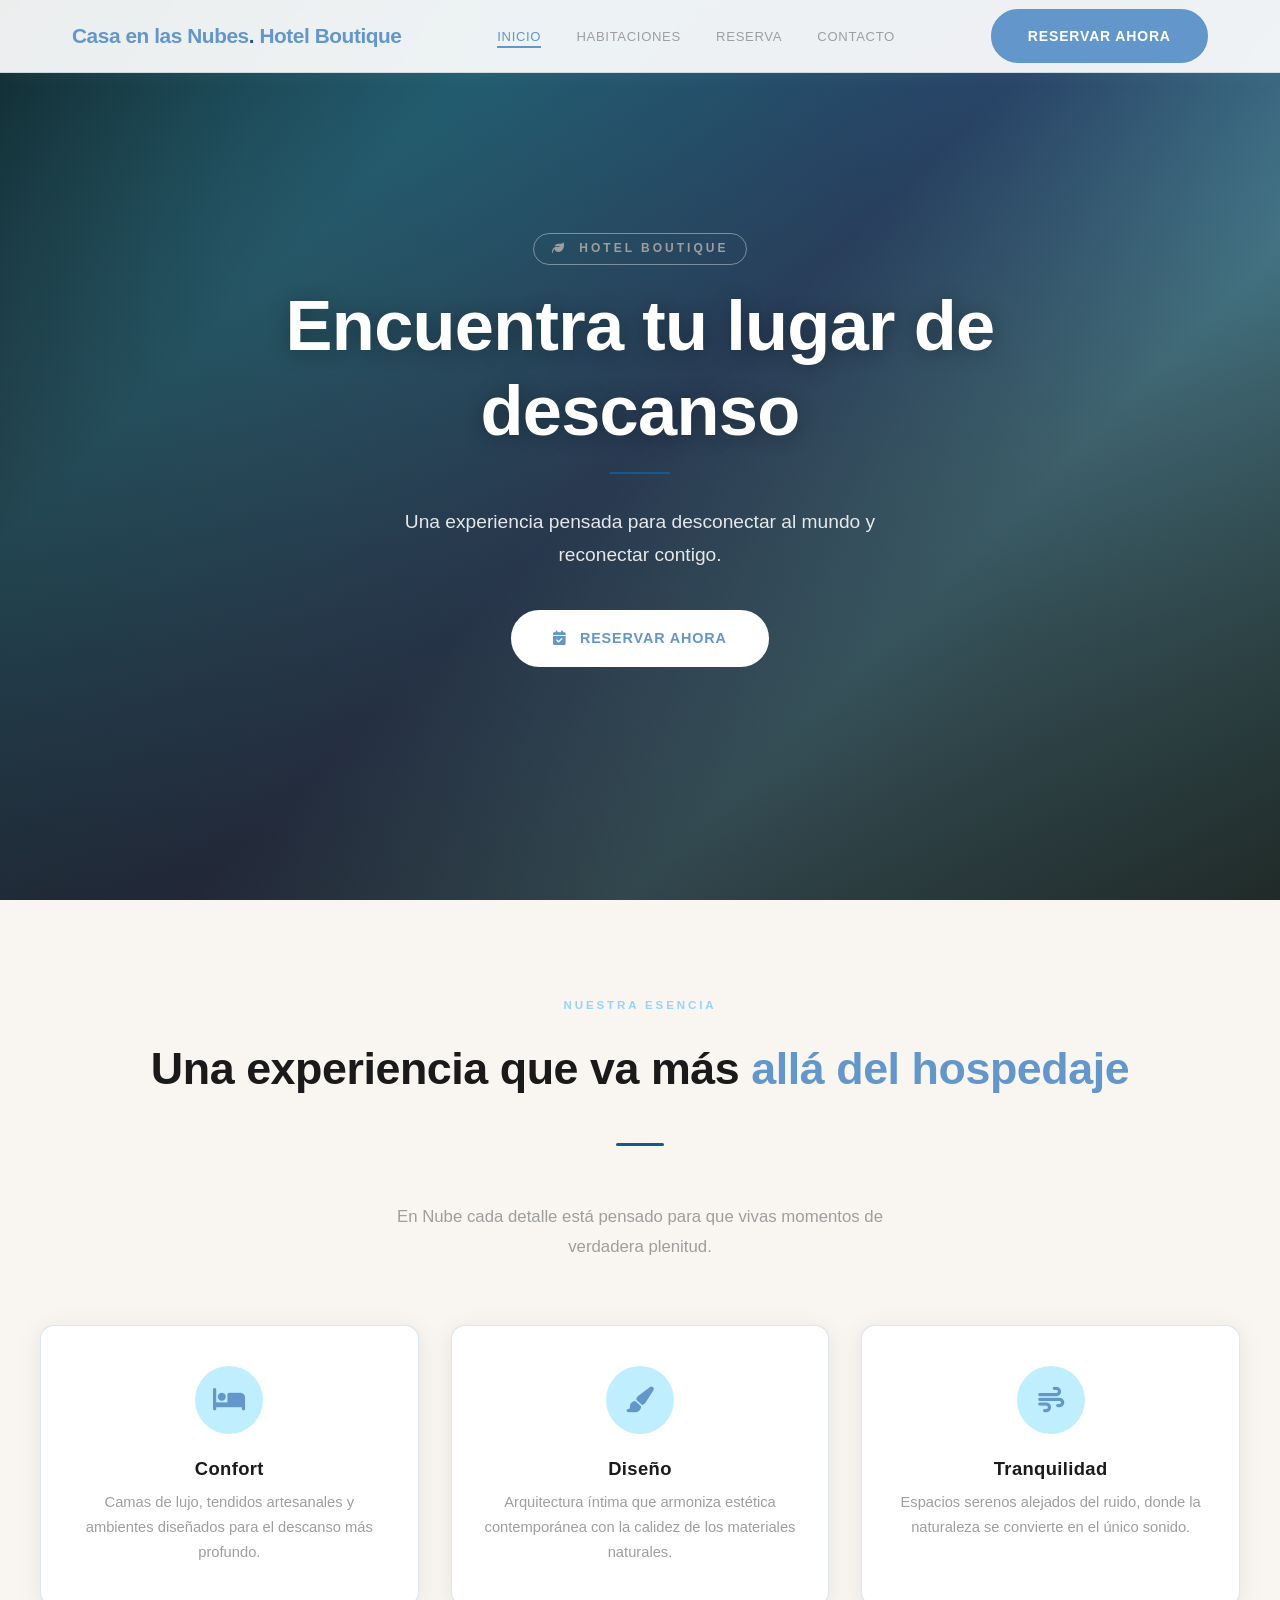
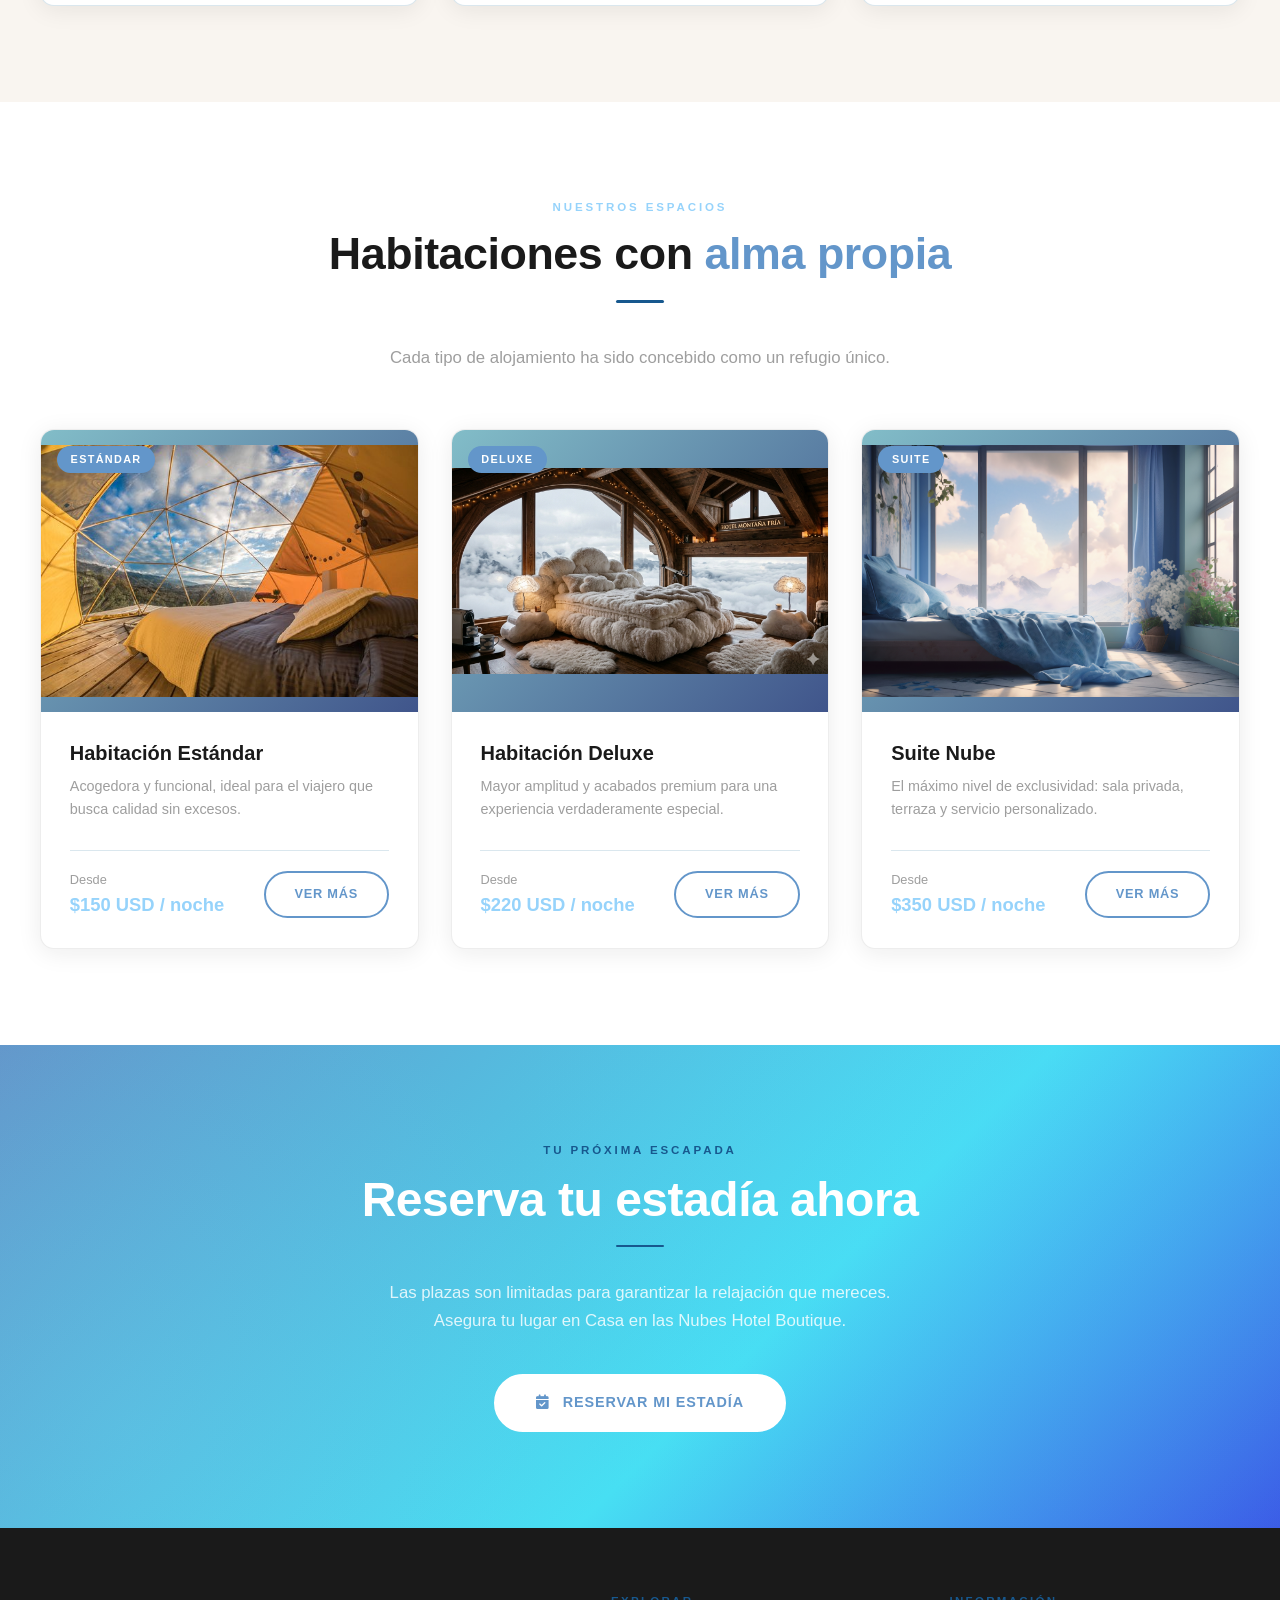
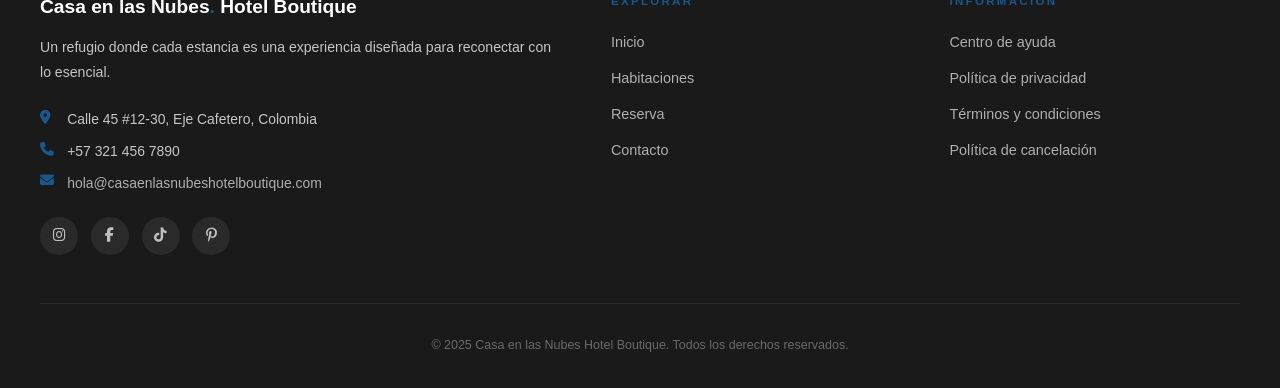
==== commit 30c5bc11: "feat: Organizacion de imagenes" ====
--- a/index.html
+++ b/index.html
@@ -32,7 +32,7 @@
  
       <!-- CTA desktop -->
       <div class="nav-cta">
-        <a href="reserva.html" class="btn-primario">Reservar ahora</a>
+        <a href="reservas.html" class="btn-primario">Reservar ahora</a>
       </div>
  
       <!-- Botón hamburguesa (mobile) -->
@@ -46,10 +46,10 @@
     <!-- Menú mobile desplegable -->
     <nav class="nav-mobile" id="navMobile" aria-label="Menú móvil">
       <a href="index.html">Inicio</a>
-      <a href="habitaciones.html">Habitaciones</a>
-      <a href="reserva.html">Reserva</a>
+      <a href="servicios.html">Habitaciones</a>
+      <a href="reservas.html">Reserva</a>
       <a href="contacto.html">Contacto</a>
-      <a href="reserva.html" class="btn-primario">Reservar ahora</a>
+      <a href="reservas.html" class="btn-primario">Reservar ahora</a>
     </nav>
   </header>
  
@@ -79,7 +79,7 @@
         <p class="hero-subtitulo">
           Una experiencia pensada para desconectar al mundo y reconectar contigo.
         </p>
-        <a href="reserva.html" class="btn-blanco">
+        <a href="reservas.html" class="btn-blanco">
           <i class="fa-solid fa-calendar-check" style="margin-right:.5rem;"></i>
           Reservar ahora
         </a>
@@ -115,7 +115,7 @@
             </div>
             <h3 class="pilar-nombre">Confort</h3>
             <p class="pilar-desc">
-              Camas de lujo, ropa de cama artesanal y ambientes diseñados para el descanso más profundo.
+              Camas de lujo, tendidos artesanales y ambientes diseñados para el descanso más profundo.
             </p>
           </article>
  
@@ -171,8 +171,8 @@
           <article class="hab-card">
             <div class="hab-imagen-wrap">
               <div class="hab-imagen-placeholder"
-                   style="background:linear-gradient(135deg,#c8a882,#8b6340);">
-                <i class="fa-solid fa-door-open"></i>
+                   style="background:linear-gradient(135deg,#82bdc8,#40558b);">
+                <img src="img/bajo-el-cielo-hotel-glamping.jpg" alt="diseño estandar">
               </div>
               <span class="hab-badge">Estándar</span>
             </div>
@@ -184,7 +184,7 @@
                   Desde
                   <strong>$150 USD / noche</strong>
                 </div>
-                <a href="habitaciones.html" class="btn-secundario">Ver más</a>
+                <a href="servicios.html" class="btn-secundario">Ver más</a>
               </div>
             </div>
           </article>
@@ -193,8 +193,8 @@
           <article class="hab-card">
             <div class="hab-imagen-wrap">
               <div class="hab-imagen-placeholder"
-                   style="background:linear-gradient(135deg,#a07040,#6b3e1a);">
-                <i class="fa-solid fa-star"></i>
+                   style="background:linear-gradient(135deg,#82bdc8,#40558b);">
+                <img src="img/Gemini_Generated_Image_f68ll1f68ll1f68l.png" alt="habitacion deluxe">
               </div>
               <span class="hab-badge">Deluxe</span>
             </div>
@@ -206,7 +206,7 @@
                   Desde
                   <strong>$220 USD / noche</strong>
                 </div>
-                <a href="habitaciones.html" class="btn-secundario">Ver más</a>
+                <a href="servicios.html" class="btn-secundario">Ver más</a>
               </div>
             </div>
           </article>
@@ -215,8 +215,8 @@
           <article class="hab-card">
             <div class="hab-imagen-wrap">
               <div class="hab-imagen-placeholder"
-                   style="background:linear-gradient(135deg,#7a3030,#3E7C59);">
-                <i class="fa-solid fa-crown"></i>
+                   style="background:linear-gradient(135deg,#82bdc8,#40558b);">
+                <img src="img/room-with-window-surreal-view.jpg" alt="suite nube">
               </div>
               <span class="hab-badge">Suite</span>
             </div>
@@ -228,7 +228,7 @@
                   Desde
                   <strong>$350 USD / noche</strong>
                 </div>
-                <a href="habitaciones.html" class="btn-secundario">Ver más</a>
+                <a href="servicios.html" class="btn-secundario">Ver más</a>
               </div>
             </div>
           </article>
@@ -247,10 +247,10 @@
         <h2 class="cta-titulo">Reserva tu estadía ahora</h2>
         <div class="cta-divisor"></div>
         <p class="cta-subtitulo">
-          Las plazas son limitadas para garantizar la intimidad que mereces.<br/>
+          Las plazas son limitadas para garantizar la relajación que mereces.<br/>
           Asegura tu lugar en Casa en las Nubes Hotel Boutique.
         </p>
-        <a href="reserva.html" class="btn-blanco">
+        <a href="reservas.html" class="btn-blanco">
           <i class="fa-solid fa-calendar-check" style="margin-right:.5rem;"></i>
           Reservar mi estadía
         </a>
@@ -315,8 +315,8 @@
           <p class="footer-nav-titulo">Explorar</p>
           <ul class="footer-nav-lista" role="list">
             <li><a href="index.html">Inicio</a></li>
-            <li><a href="habitaciones.html">Habitaciones</a></li>
-            <li><a href="reserva.html">Reserva</a></li>
+            <li><a href="servicios.html">Habitaciones</a></li>
+            <li><a href="reservas.html">Reserva</a></li>
             <li><a href="contacto.html">Contacto</a></li>
           </ul>
         </div>
--- a/style.css
+++ b/style.css
@@ -1491,4 +1491,245 @@
     .refugio-seccion {
         padding: 3rem 1.2rem;
     }
+}
+
+/* ============================================================
+   PÁGINA DE RESERVA
+============================================================ */
+
+/* Hero específico para reserva */
+.hero-reserva {
+    min-height: 60vh;
+    height: auto;
+    padding: 8rem 0 4rem;
+}
+
+.reserva-bg {
+    background: linear-gradient(135deg,
+        #1a3a3a 0%,
+        #2c5a5a 30%,
+        #3e7c59 60%,
+        #6396ca 100%);
+}
+
+/* Grid principal de reserva */
+.reserva-grid {
+    display: grid;
+    grid-template-columns: 1fr 0.9fr;
+    gap: 3rem;
+    align-items: start;
+}
+
+/* Formulario de reserva */
+.reserva-formulario {
+    background: var(--color-blanco);
+    border-radius: var(--radius-card);
+    padding: 2.5rem;
+    box-shadow: var(--sombra-card);
+    border: 1px solid var(--color-borde);
+}
+
+.formulario-descripcion {
+    font-size: 0.9rem;
+    color: var(--color-texto-suave);
+    margin-top: 0.5rem;
+    line-height: 1.6;
+}
+
+.formulario-reserva {
+    margin-top: 1.5rem;
+}
+
+/* Select personalizado */
+.formulario-reserva select {
+    appearance: none;
+    background-image: url("data:image/svg+xml;charset=UTF-8,%3csvg xmlns='http://www.w3.org/2000/svg' viewBox='0 0 24 24' fill='none' stroke='%236396ca' stroke-width='2' stroke-linecap='round' stroke-linejoin='round'%3e%3cpolyline points='6 9 12 15 18 9'%3e%3c/polyline%3e%3c/svg%3e");
+    background-repeat: no-repeat;
+    background-position: right 1rem center;
+    background-size: 1rem;
+}
+
+/* Resumen de precios */
+.resumen-precios {
+    background: var(--color-fondo);
+    border-radius: 16px;
+    padding: 1.5rem;
+    margin: 1.5rem 0;
+    border: 1px solid var(--color-borde);
+}
+
+.resumen-item {
+    display: flex;
+    justify-content: space-between;
+    padding: 0.6rem 0;
+    font-size: 0.9rem;
+    color: var(--color-texto-suave);
+    border-bottom: 1px dashed var(--color-borde);
+}
+
+.resumen-item:last-of-type {
+    border-bottom: none;
+}
+
+.resumen-item strong {
+    color: var(--color-texto);
+    font-weight: 600;
+}
+
+.resumen-total {
+    display: flex;
+    justify-content: space-between;
+    padding: 0.8rem 0 0.4rem;
+    margin-top: 0.5rem;
+    font-size: 1.1rem;
+    font-weight: 700;
+    border-top: 2px solid var(--color-principal);
+}
+
+.resumen-total strong {
+    font-size: 1.3rem;
+    color: var(--color-acento);
+}
+
+.btn-reservar {
+    width: 100%;
+    display: flex;
+    align-items: center;
+    justify-content: center;
+    gap: 0.6rem;
+    margin-top: 0.5rem;
+}
+
+.reserva-segura {
+    text-align: center;
+    margin-top: 1rem;
+    font-size: 0.75rem;
+    color: var(--color-texto-suave);
+}
+
+.reserva-segura i {
+    color: var(--color-acento);
+    margin-right: 0.3rem;
+}
+
+/* Beneficios card */
+.beneficios-card {
+    background: var(--color-blanco);
+    border-radius: var(--radius-card);
+    padding: 2rem;
+    box-shadow: var(--sombra-suave);
+    border: 1px solid var(--color-borde);
+    margin-bottom: 2rem;
+}
+
+.beneficios-header {
+    display: flex;
+    align-items: center;
+    gap: 0.8rem;
+    margin-bottom: 1.5rem;
+}
+
+.beneficios-header i {
+    font-size: 1.8rem;
+    color: var(--color-principal);
+}
+
+.beneficios-header h3 {
+    font-size: 1.2rem;
+    font-weight: 700;
+    color: var(--color-texto);
+}
+
+.beneficios-lista {
+    list-style: none;
+    display: flex;
+    flex-direction: column;
+    gap: 1rem;
+}
+
+.beneficios-lista li {
+    display: flex;
+    align-items: flex-start;
+    gap: 0.8rem;
+    font-size: 0.9rem;
+    color: var(--color-texto-suave);
+    line-height: 1.5;
+}
+
+.beneficios-lista li i {
+    color: var(--color-acento);
+    font-size: 1rem;
+    margin-top: 0.2rem;
+    flex-shrink: 0;
+}
+
+/* Card inspiracional */
+.inspiracion-card {
+    background: linear-gradient(135deg, var(--color-principal-light) 0%, rgba(99, 150, 202, 0.05) 100%);
+    border-radius: var(--radius-card);
+    padding: 2rem;
+    text-align: center;
+    border: 1px solid var(--color-borde);
+}
+
+.inspiracion-card i {
+    font-size: 2rem;
+    color: var(--color-secundario);
+    margin-bottom: 1rem;
+}
+
+.inspiracion-card h4 {
+    font-size: 1.1rem;
+    font-weight: 700;
+    color: var(--color-texto);
+    margin-bottom: 0.8rem;
+}
+
+.inspiracion-card p {
+    font-size: 0.9rem;
+    color: var(--color-texto-suave);
+    line-height: 1.7;
+}
+
+/* ============================================================
+   RESPONSIVE PARA RESERVA
+============================================================ */
+
+@media (max-width: 900px) {
+    .reserva-grid {
+        grid-template-columns: 1fr;
+        gap: 2rem;
+    }
+    
+    .reserva-info {
+        order: 2;
+    }
+    
+    .reserva-formulario {
+        order: 1;
+    }
+}
+
+@media (max-width: 680px) {
+    .hero-reserva {
+        min-height: 50vh;
+        padding: 7rem 0 3rem;
+    }
+    
+    .reserva-formulario {
+        padding: 1.5rem;
+    }
+    
+    .formulario-titulo {
+        font-size: 1.4rem;
+    }
+    
+    .resumen-total strong {
+        font-size: 1.1rem;
+    }
+    
+    .beneficios-card,
+    .inspiracion-card {
+        padding: 1.5rem;
+    }
 }
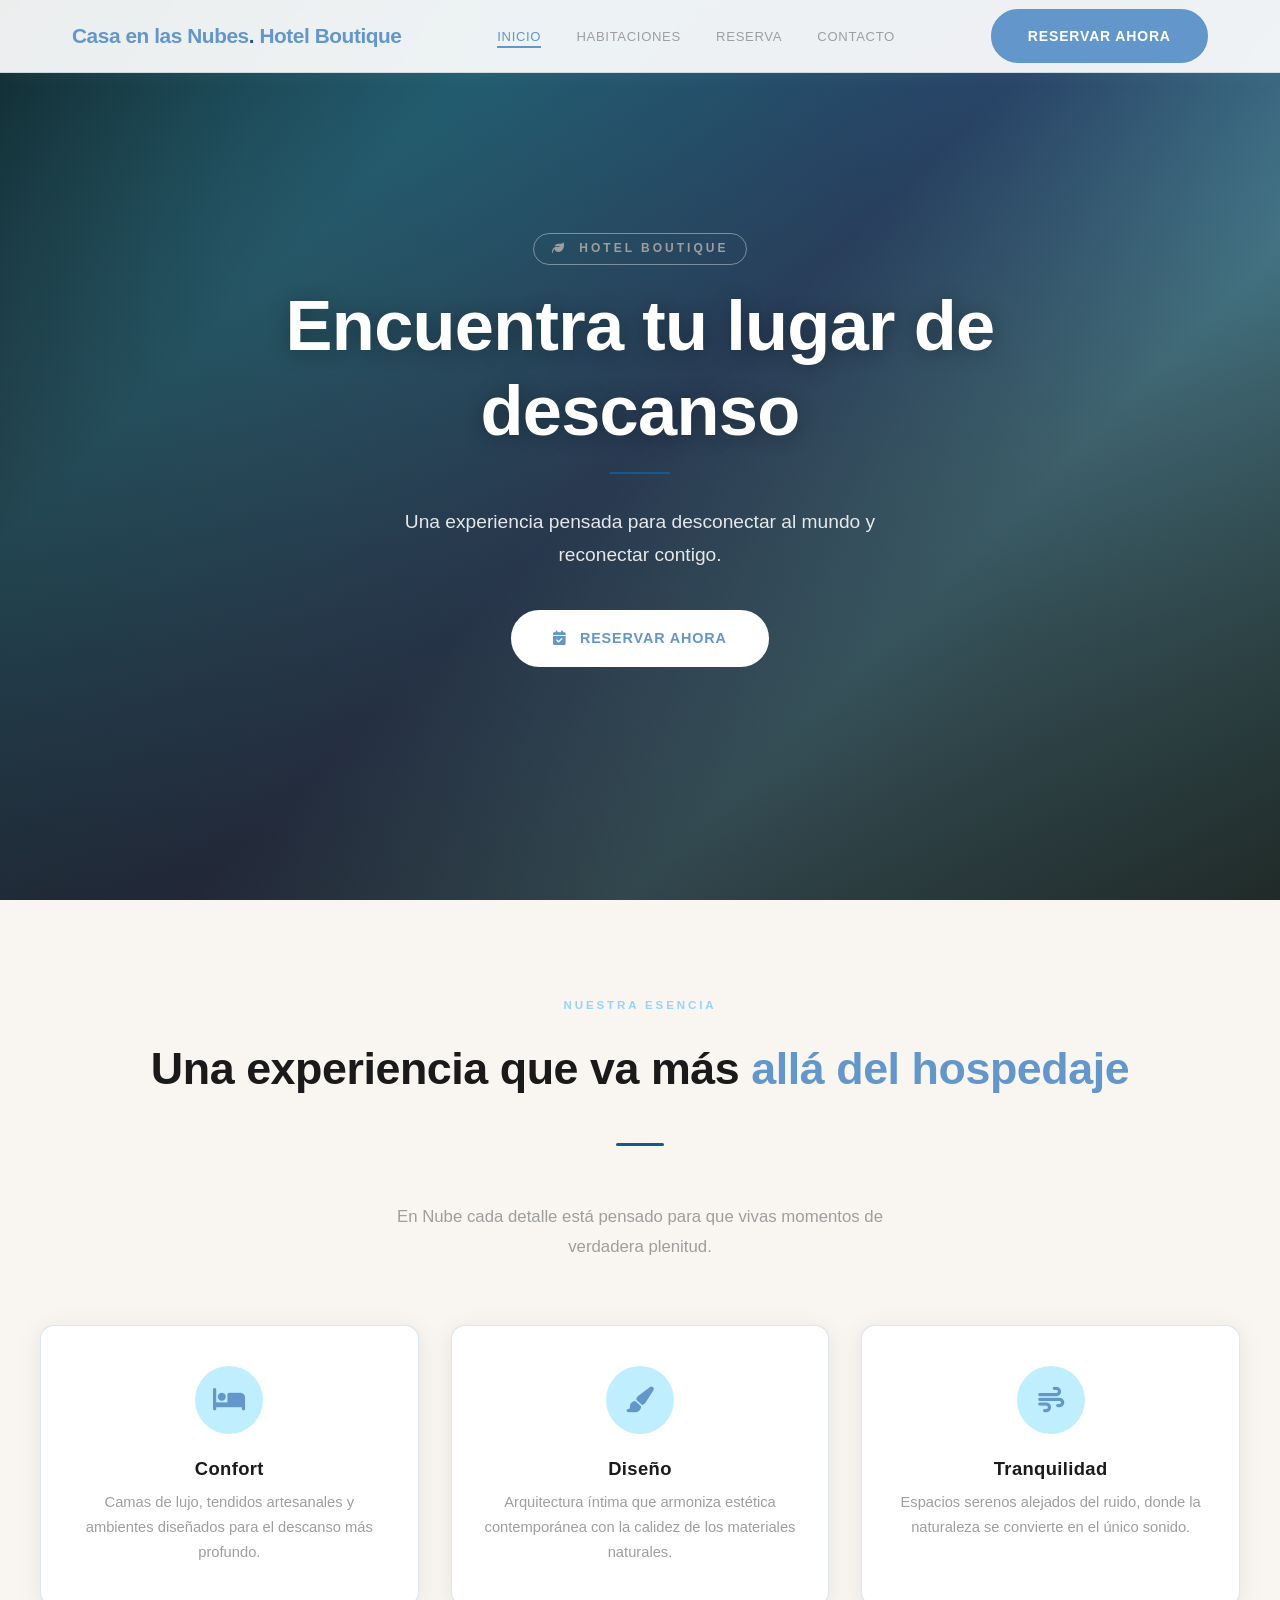
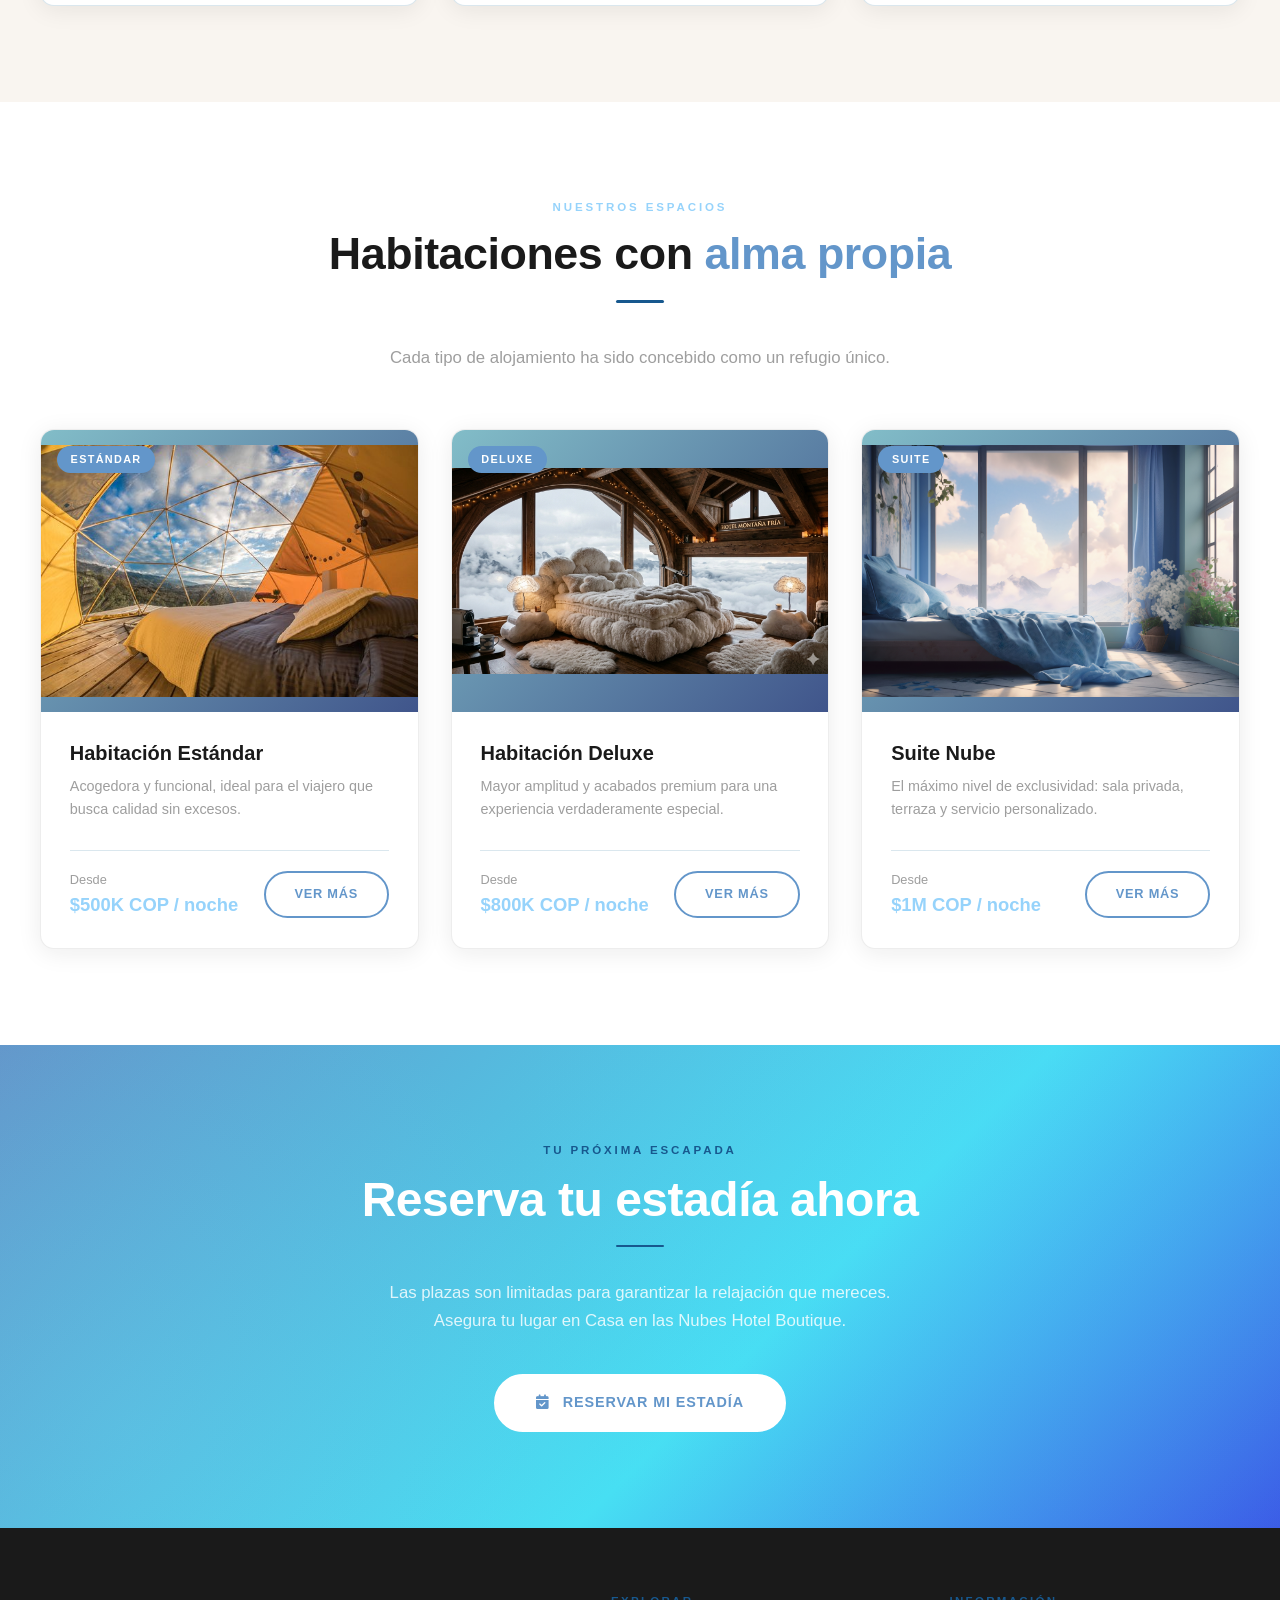
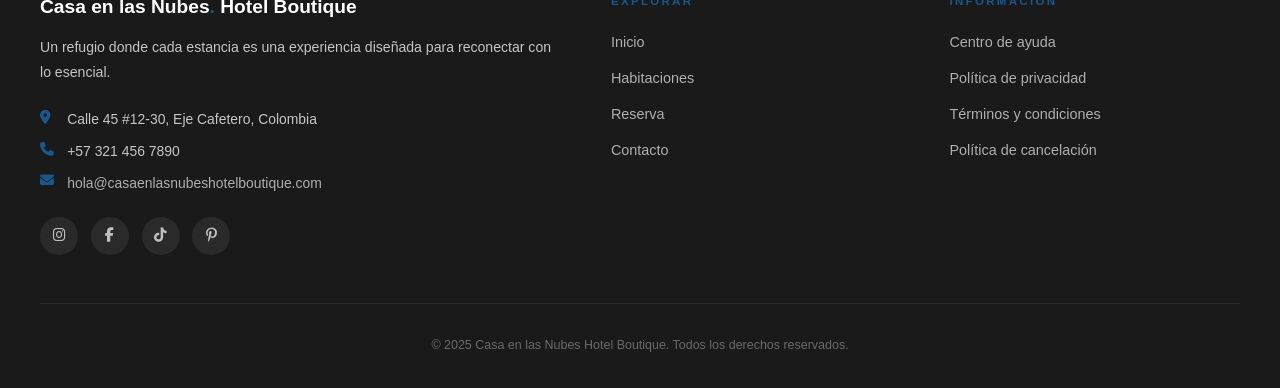
==== commit 51820851: "chore: entrega final con mejoras generales y correcciones" ====
--- a/index.html
+++ b/index.html
@@ -182,7 +182,7 @@
               <div class="hab-footer">
                 <div class="hab-precio">
                   Desde
-                  <strong>$150 USD / noche</strong>
+                  <strong>$500K COP / noche</strong>
                 </div>
                 <a href="servicios.html" class="btn-secundario">Ver más</a>
               </div>
@@ -204,7 +204,7 @@
               <div class="hab-footer">
                 <div class="hab-precio">
                   Desde
-                  <strong>$220 USD / noche</strong>
+                  <strong>$800K COP / noche</strong>
                 </div>
                 <a href="servicios.html" class="btn-secundario">Ver más</a>
               </div>
@@ -226,7 +226,7 @@
               <div class="hab-footer">
                 <div class="hab-precio">
                   Desde
-                  <strong>$350 USD / noche</strong>
+                  <strong>$1M COP / noche</strong>
                 </div>
                 <a href="servicios.html" class="btn-secundario">Ver más</a>
               </div>
--- a/style.css
+++ b/style.css
@@ -1144,10 +1144,11 @@
 
 .contacto-bg {
     background: linear-gradient(135deg,
-        #1a3a3a 0%,
-        #2c5a5a 30%,
-        #3e7c59 60%,
-        #6396ca 100%);
+          #0e272c 0%,
+          #328fb4 25%,
+          #416dab 50%,
+          #76d5f7 70%,
+          #3e797c 100%);
 }
 
 /* Grid principal de contacto */
@@ -1506,10 +1507,11 @@
 
 .reserva-bg {
     background: linear-gradient(135deg,
-        #1a3a3a 0%,
-        #2c5a5a 30%,
-        #3e7c59 60%,
-        #6396ca 100%);
+          #0e272c 0%,
+          #328fb4 25%,
+          #416dab 50%,
+          #76d5f7 70%,
+          #3e797c 100%);
 }
 
 /* Grid principal de reserva */
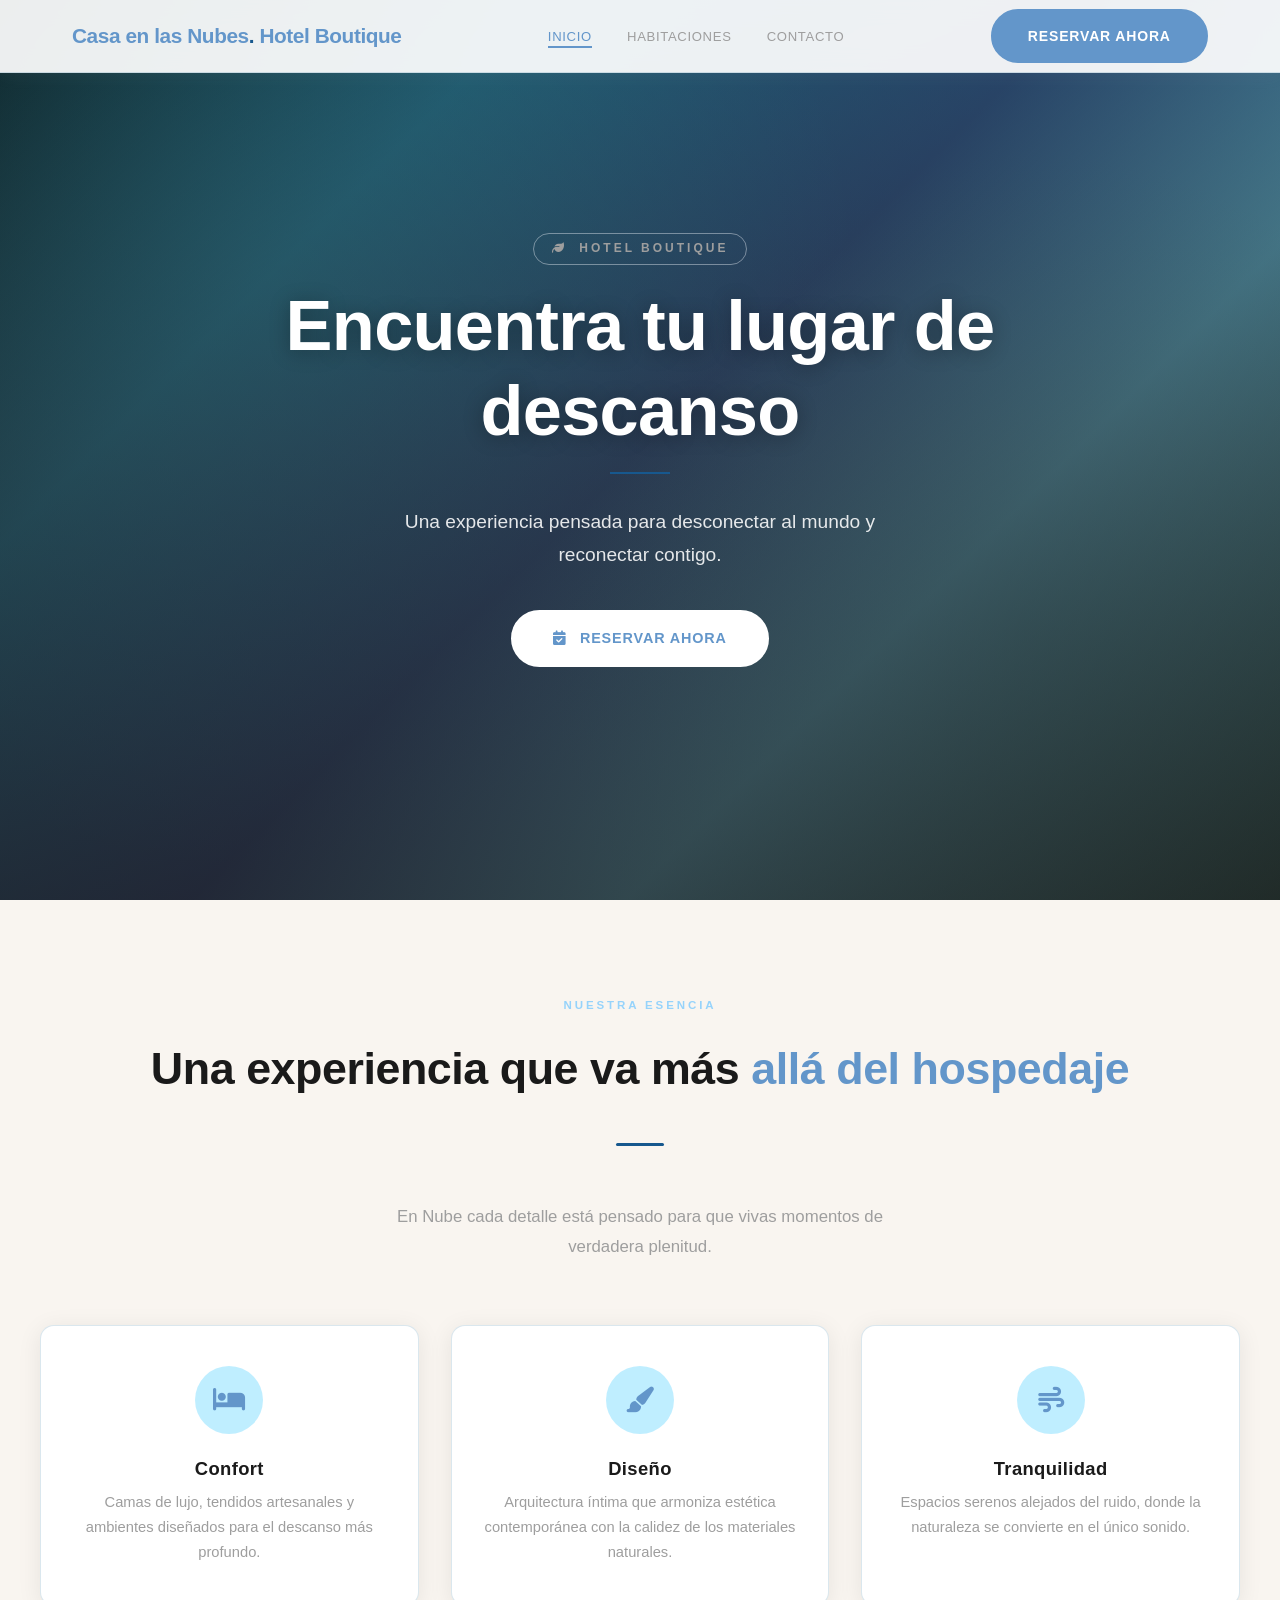
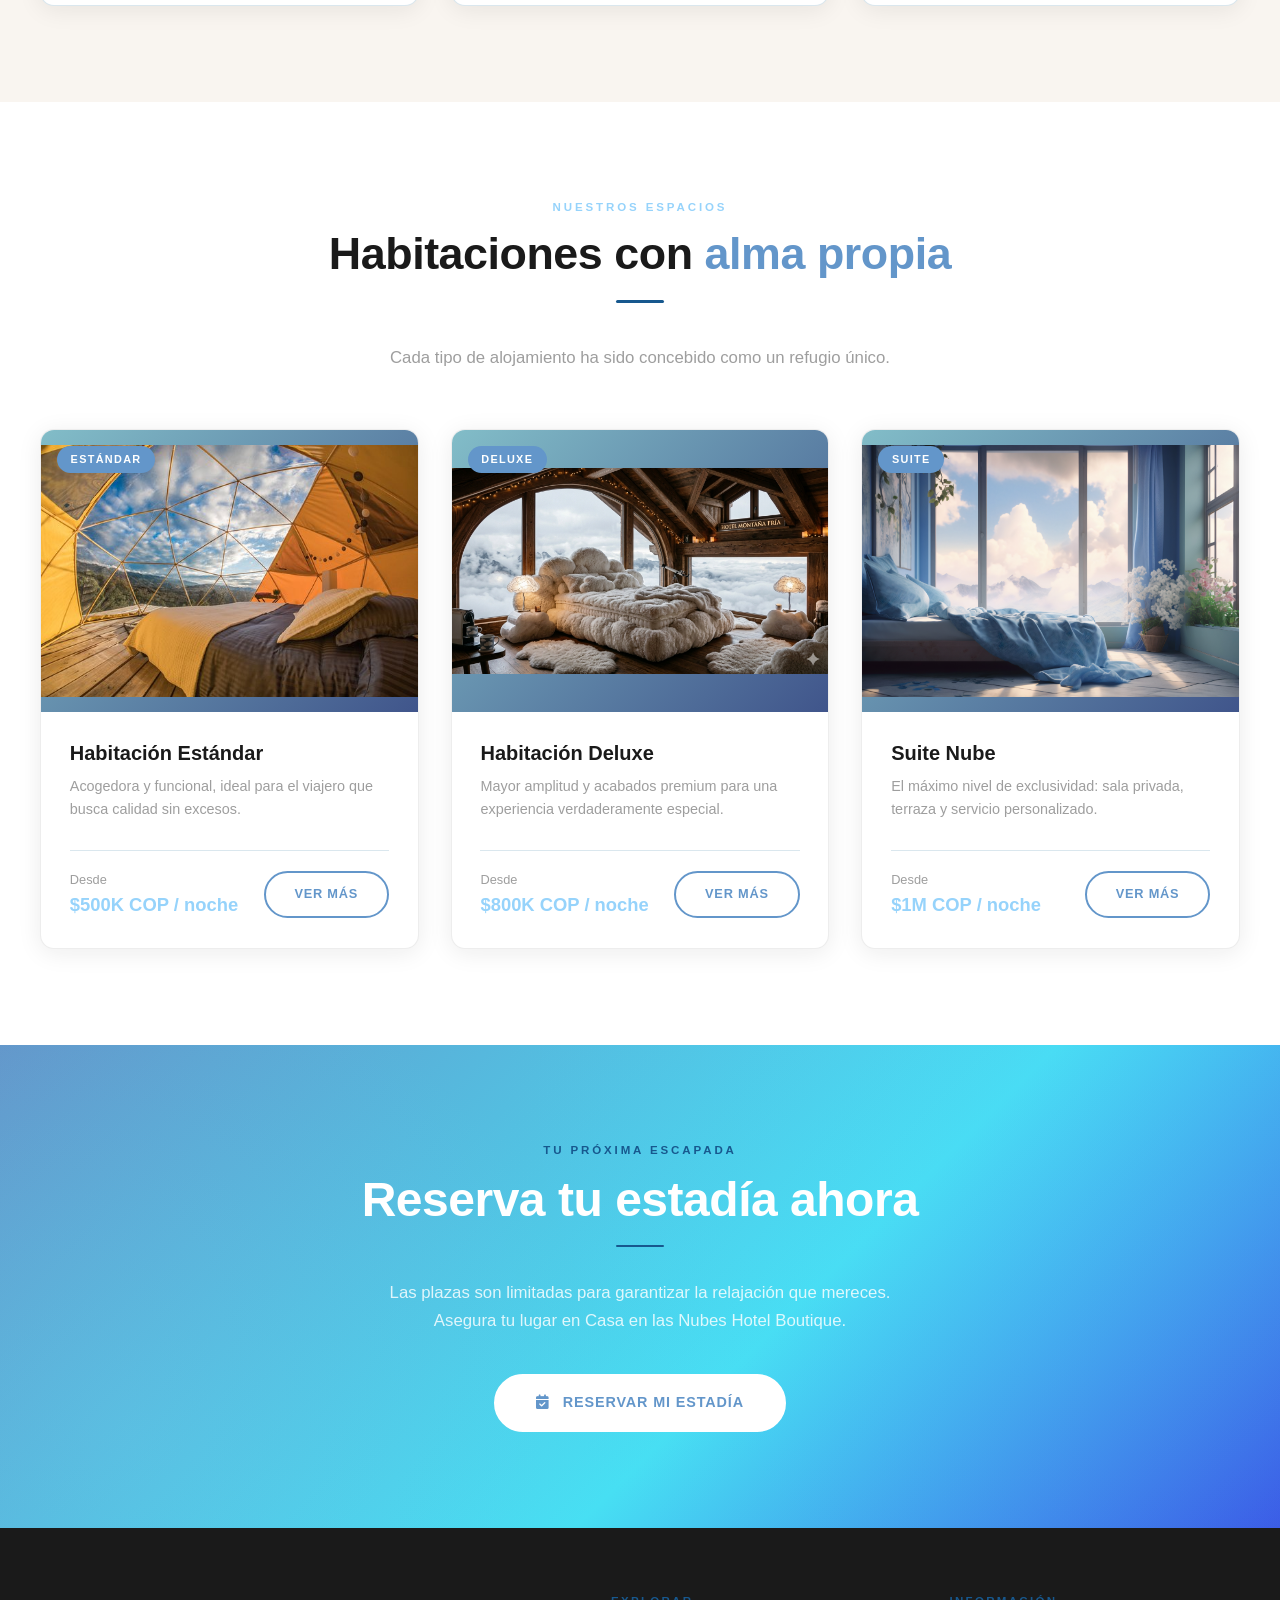
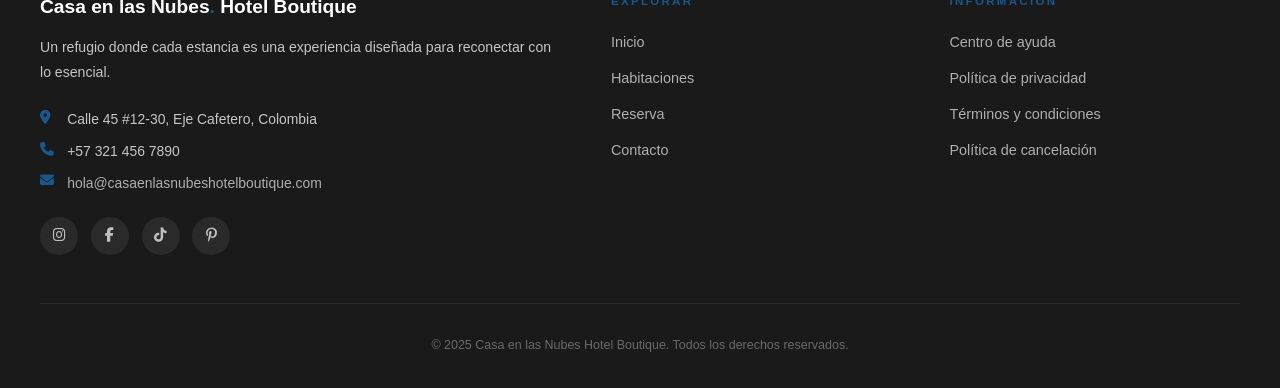
==== commit e47dac3f: "fix: eliminar botón duplicado en el header" ====
--- a/index.html
+++ b/index.html
@@ -26,7 +26,6 @@
       <ul class="nav-links" role="list">
         <li><a href="index.html" class="activo">Inicio</a></li>
         <li><a href="servicios.html">Habitaciones</a></li>
-        <li><a href="reservas.html">Reserva</a></li>
         <li><a href="contacto.html">Contacto</a></li>
       </ul>
  
